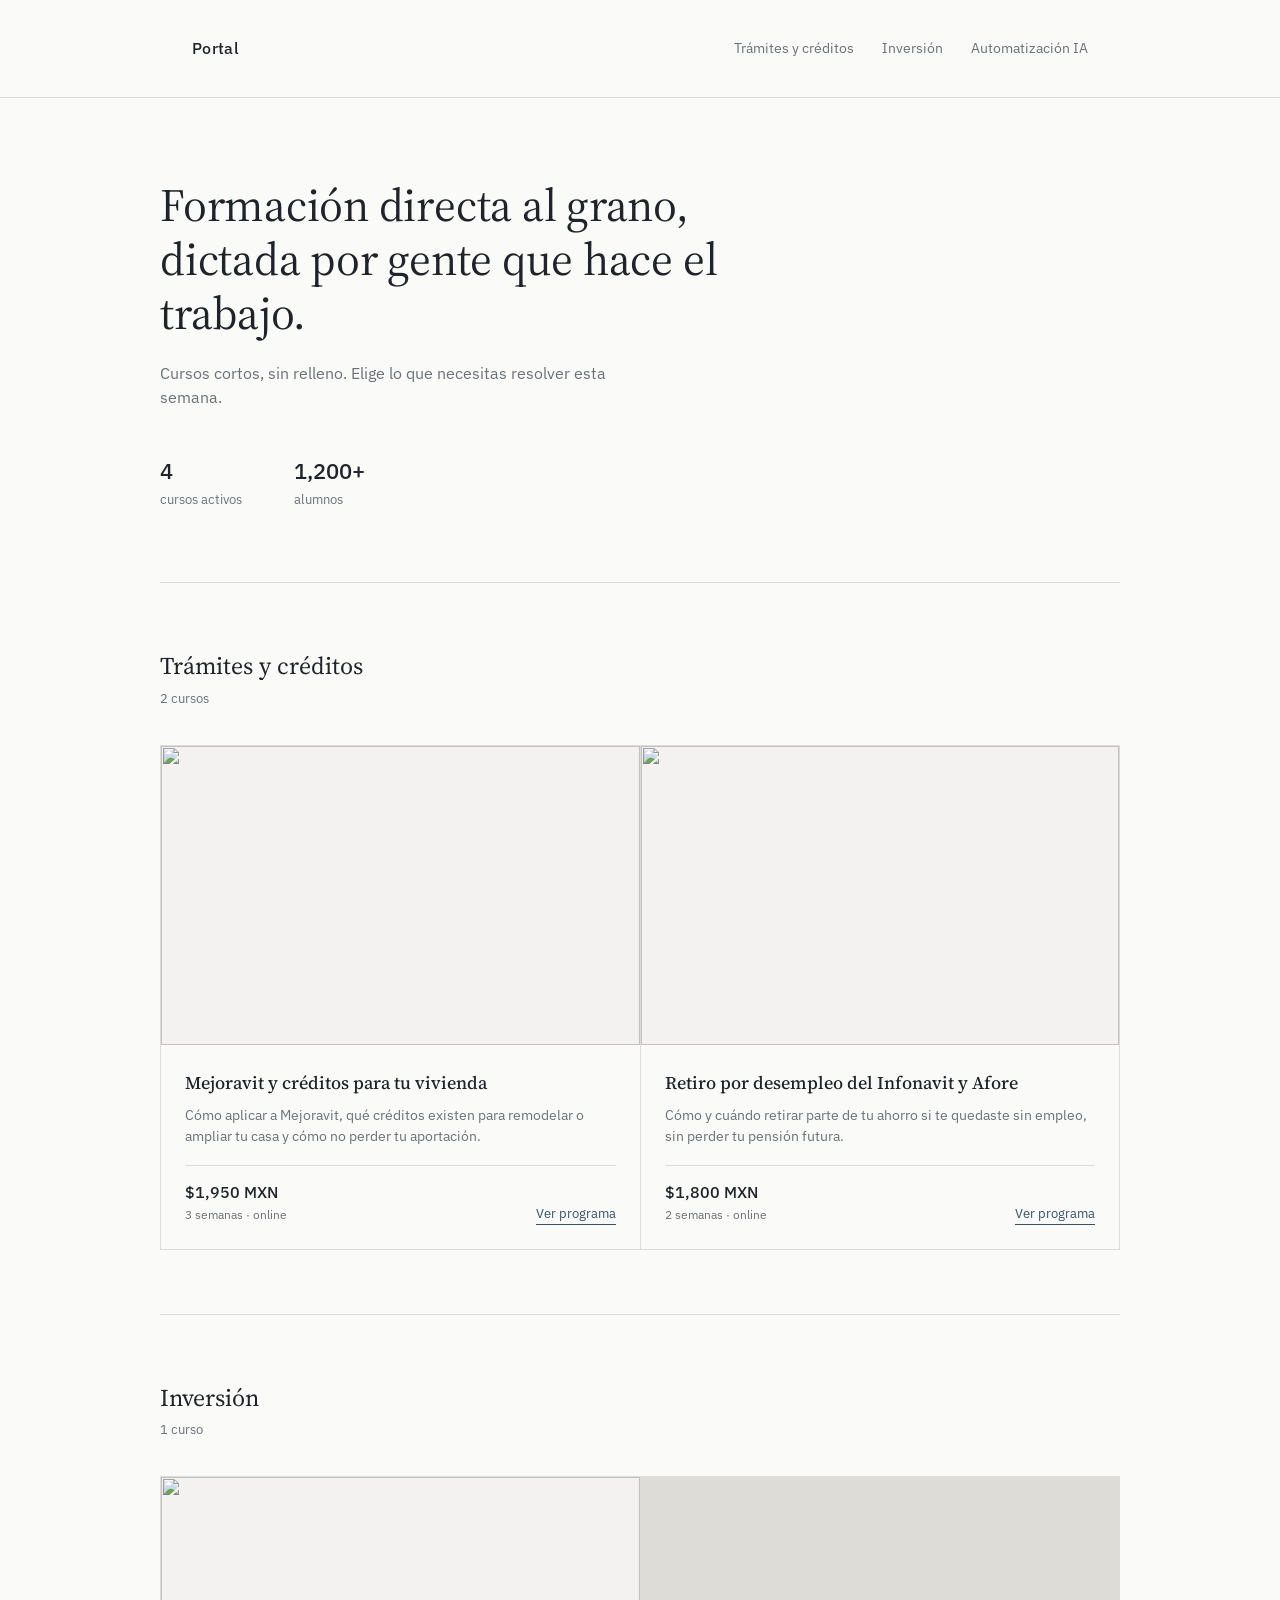
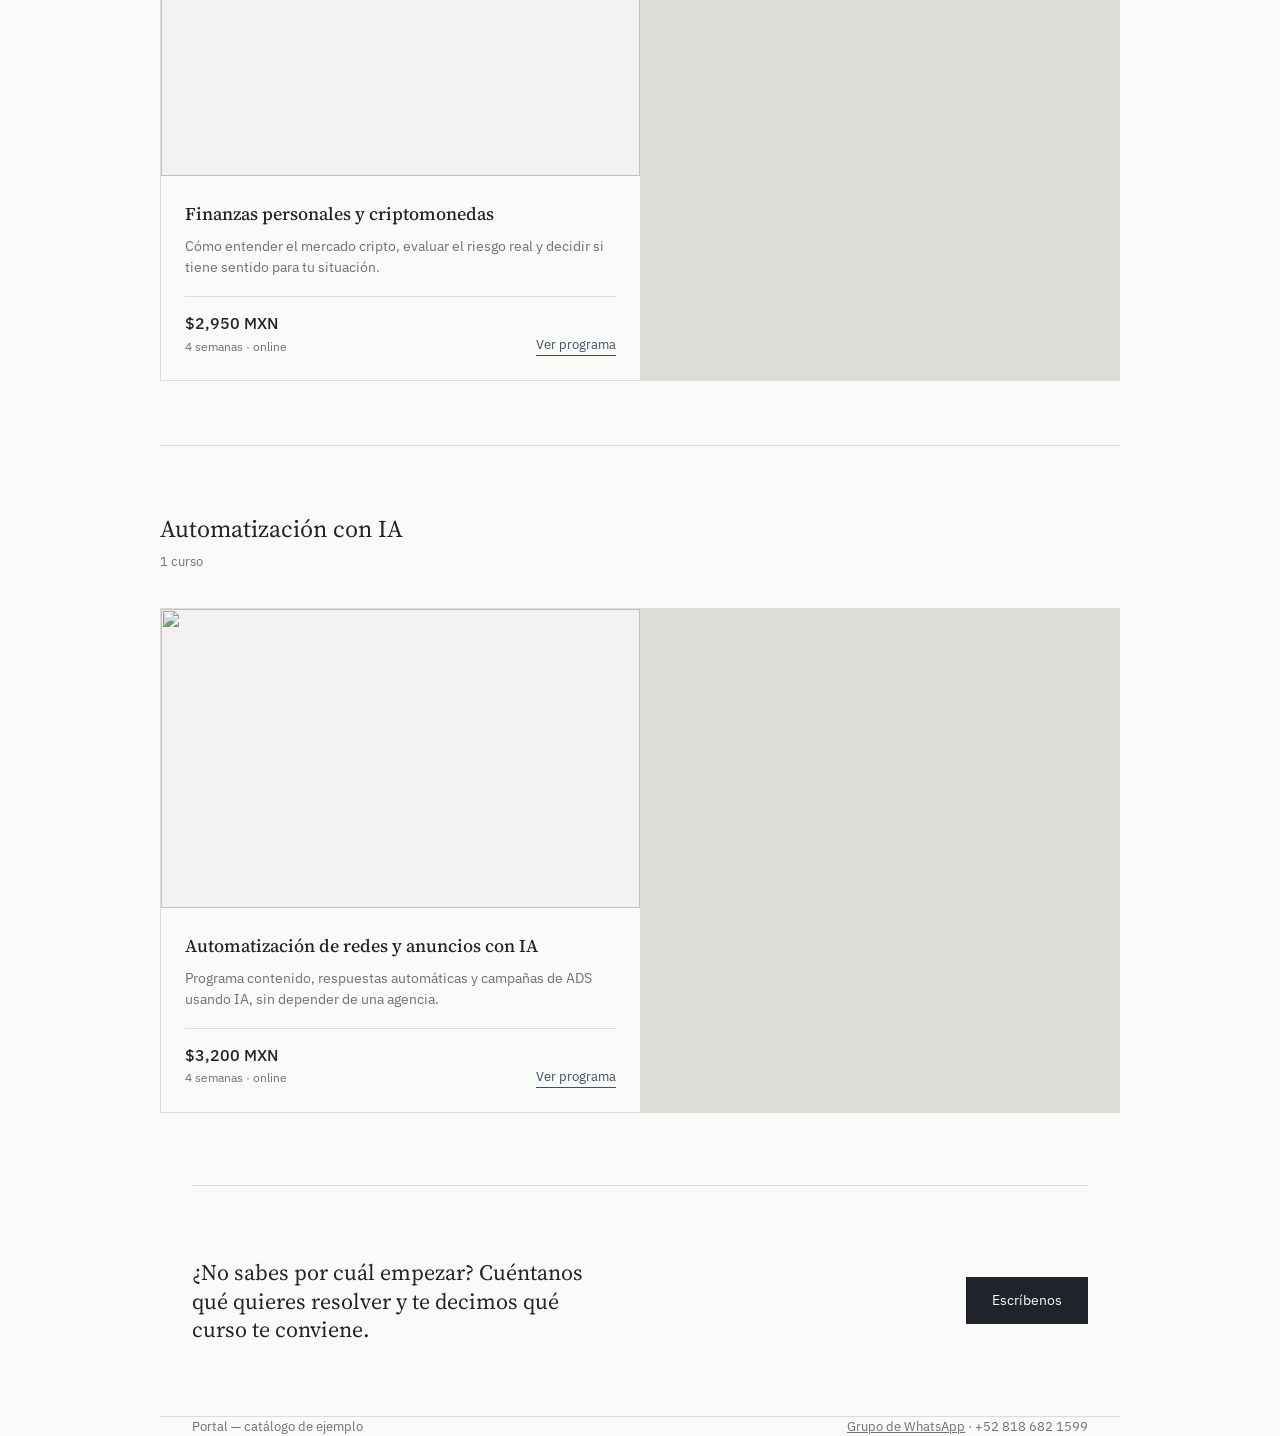
==== index.html @ c718700e "primera versión del sitio" ====
<!DOCTYPE html>
<html lang="es">
<head>
<meta charset="UTF-8">
<meta name="viewport" content="width=device-width, initial-scale=1.0, viewport-fit=cover">
<title>Portal — Catálogo de Cursos</title>
<link rel="preconnect" href="https://fonts.googleapis.com">
<link href="https://fonts.googleapis.com/css2?family=Source+Serif+4:opsz,wght@8..60,400;8..60,500;8..60,600&family=IBM+Plex+Sans:wght@400;500&display=swap" rel="stylesheet">
<link rel="stylesheet" href="style.css">
</head>
<body>

<header>
  <div class="wrap brandline">
    <div class="brand">Portal</div>
    <nav>
      <a href="#tramites">Trámites y créditos</a>
      <a href="#inversion">Inversión</a>
      <a href="#automatizacion">Automatización IA</a>
    </nav>
  </div>
</header>

<section class="hero wrap">
  <h1>Formación directa al grano, dictada por gente que hace el trabajo.</h1>
  <p class="hero-sub">Cursos cortos, sin relleno. Elige lo que necesitas resolver esta semana.</p>
  <div class="hero-meta">
    <div><strong>4</strong>cursos activos</div>
    <div><strong>1,200+</strong>alumnos</div>
  </div>
</section>

<section class="category wrap" id="tramites">
  <div class="cat-head">
    <div class="cat-title">Trámites y créditos</div>
    <div class="cat-count">2 cursos</div>
  </div>
  <div class="grid">

    <a class="card-link" href="cursos/01-mejoravit-creditos.html">
      <div class="card reveal">
        <div class="card-img"><img src="https://picsum.photos/id/164/700/440" alt=""></div>
        <div class="card-body">
          <div class="card-title">Mejoravit y créditos para tu vivienda</div>
          <p class="card-desc">Cómo aplicar a Mejoravit, qué créditos existen para remodelar o ampliar tu casa y cómo no perder tu aportación.</p>
          <div class="card-foot">
            <div><div class="price">$1,950 MXN</div><div class="duration">3 semanas · online</div></div>
            <span class="btn">Ver programa</span>
          </div>
        </div>
      </div>
    </a>

    <a class="card-link" href="cursos/02-retiro-desempleo.html">
      <div class="card reveal">
        <div class="card-img"><img src="https://picsum.photos/id/1071/700/440" alt=""></div>
        <div class="card-body">
          <div class="card-title">Retiro por desempleo del Infonavit y Afore</div>
          <p class="card-desc">Cómo y cuándo retirar parte de tu ahorro si te quedaste sin empleo, sin perder tu pensión futura.</p>
          <div class="card-foot">
            <div><div class="price">$1,800 MXN</div><div class="duration">2 semanas · online</div></div>
            <span class="btn">Ver programa</span>
          </div>
        </div>
      </div>
    </a>

  </div>
</section>

<section class="category wrap" id="inversion">
  <div class="cat-head">
    <div class="cat-title">Inversión</div>
    <div class="cat-count">1 curso</div>
  </div>
  <div class="grid">

    <a class="card-link" href="cursos/03-finanzas-criptomonedas.html">
      <div class="card reveal">
        <div class="card-img"><img src="https://picsum.photos/id/48/700/440" alt=""></div>
        <div class="card-body">
          <div class="card-title">Finanzas personales y criptomonedas</div>
          <p class="card-desc">Cómo entender el mercado cripto, evaluar el riesgo real y decidir si tiene sentido para tu situación.</p>
          <div class="card-foot">
            <div><div class="price">$2,950 MXN</div><div class="duration">4 semanas · online</div></div>
            <span class="btn">Ver programa</span>
          </div>
        </div>
      </div>
    </a>

  </div>
</section>

<section class="category wrap" id="automatizacion">
  <div class="cat-head">
    <div class="cat-title">Automatización con IA</div>
    <div class="cat-count">1 curso</div>
  </div>
  <div class="grid">

    <a class="card-link" href="cursos/04-automatizacion-redes-ads-ia.html">
      <div class="card reveal">
        <div class="card-img"><img src="https://picsum.photos/id/0/700/440" alt=""></div>
        <div class="card-body">
          <div class="card-title">Automatización de redes y anuncios con IA</div>
          <p class="card-desc">Programa contenido, respuestas automáticas y campañas de ADS usando IA, sin depender de una agencia.</p>
          <div class="card-foot">
            <div><div class="price">$3,200 MXN</div><div class="duration">4 semanas · online</div></div>
            <span class="btn">Ver programa</span>
          </div>
        </div>
      </div>
    </a>

  </div>
</section>

<section class="wrap">
  <div class="cta reveal">
    <div class="cta-text">¿No sabes por cuál empezar? Cuéntanos qué quieres resolver y te decimos qué curso te conviene.</div>
    <a class="btn-primary" href="https://wa.me/528186821599?text=Hola%20Jennyfer%2C%20no%20s%C3%A9%20cu%C3%A1l%20curso%20me%20conviene" target="_blank" rel="noopener">Escríbenos</a>
  </div>
</section>

<footer class="wrap">
  <div>Portal — catálogo de ejemplo</div>
  <div><a href="https://chat.whatsapp.com/GaOKJKjIUR4LKkGJ25eEUl?s=cl&amp;p=i&amp;mlu=4&amp;ilr=4" target="_blank" rel="noopener">Grupo de WhatsApp</a> · +52 818 682 1599</div>
</footer>

<script>
if (!window.matchMedia('(prefers-reduced-motion: reduce)').matches) {
  var els = document.querySelectorAll('.reveal');
  var io = new IntersectionObserver(function(entries){
    entries.forEach(function(e){
      if (e.isIntersecting) { e.target.classList.add('is-visible'); io.unobserve(e.target); }
    });
  }, {threshold:0.12});
  els.forEach(function(el){ io.observe(el); });
} else {
  document.querySelectorAll('.reveal').forEach(function(el){ el.classList.add('is-visible'); });
}
document.addEventListener('contextmenu', function(e){ e.preventDefault(); });
</script>

</body>
</html>
---- style.css ----
:root{
  --bg:#FAFAF8;
  --ink:#20242A;
  --ink-soft:#6B7178;
  --accent:#37506B;
  --line:#DDDCD6;
  --panel:#F1F0EC;
}
*{box-sizing:border-box;margin:0;padding:0;}
html{scroll-behavior:smooth;}
body{
  background:var(--bg);
  color:var(--ink);
  font-family:'IBM Plex Sans',sans-serif;
  line-height:1.55;
  -webkit-font-smoothing:antialiased;
}
a{color:inherit;}
img{display:block;width:100%;height:100%;object-fit:cover;}
.wrap{max-width:960px;margin:0 auto;padding:0 32px;}

header{padding:36px 0;border-bottom:1px solid var(--line);}
.brandline{display:flex;justify-content:space-between;align-items:center;flex-wrap:wrap;gap:14px;}
.brand{font-size:16px;font-weight:500;letter-spacing:0.02em;text-decoration:none;}
nav{display:flex;gap:28px;font-size:14px;color:var(--ink-soft);}
nav a{text-decoration:none;transition:color .15s ease;}
nav a:hover{color:var(--ink);}

.hero{padding:80px 0 72px;}
h1{
  font-family:'Source Serif 4',serif;
  font-weight:400;
  font-size:clamp(32px,4.6vw,46px);
  line-height:1.18;
  max-width:640px;
  letter-spacing:-0.005em;
}
.hero-sub{margin-top:20px;max-width:480px;font-size:16px;color:var(--ink-soft);}
.hero-meta{margin-top:44px;display:flex;gap:52px;flex-wrap:wrap;}
.hero-meta div{font-size:13px;color:var(--ink-soft);}
.hero-meta strong{display:block;font-size:22px;font-weight:500;color:var(--ink);margin-bottom:2px;}

.category{padding:64px 0;border-top:1px solid var(--line);}
.cat-head{margin-bottom:36px;}
.cat-title{font-family:'Source Serif 4',serif;font-weight:400;font-size:24px;}
.cat-count{font-size:13px;color:var(--ink-soft);margin-top:4px;}

.grid{display:grid;grid-template-columns:repeat(2,1fr);gap:1px;background:var(--line);border:1px solid var(--line);}
.card{background:var(--bg);display:flex;flex-direction:column;}
.card-img{aspect-ratio:16/10;background:var(--panel);overflow:hidden;filter:grayscale(35%) contrast(1.02);}
.card-body{padding:24px;flex:1;display:flex;flex-direction:column;}
.card-title{font-family:'Source Serif 4',serif;font-size:18px;font-weight:500;margin-bottom:8px;}
.card-desc{font-size:13.5px;color:var(--ink-soft);flex:1;margin-bottom:18px;}
.card-foot{display:flex;justify-content:space-between;align-items:flex-end;border-top:1px solid var(--line);padding-top:14px;}
.price{font-size:16px;font-weight:500;}
.duration{font-size:12px;color:var(--ink-soft);margin-top:2px;}
.btn{font-size:12.5px;color:var(--accent);text-decoration:none;border-bottom:1px solid var(--accent);padding-bottom:1px;}
a.card-link{text-decoration:none;}

.cta{margin-top:8px;padding:72px 0;border-top:1px solid var(--line);display:flex;justify-content:space-between;align-items:center;flex-wrap:wrap;gap:24px;}
.cta-text{font-family:'Source Serif 4',serif;font-size:22px;max-width:420px;line-height:1.3;}
.btn-primary{display:inline-block;background:var(--ink);color:var(--bg);text-decoration:none;padding:13px 26px;font-size:13.5px;}

footer{padding:28px 0 44px;font-size:12.5px;color:var(--ink-soft);display:flex;justify-content:space-between;flex-wrap:wrap;gap:10px;border-top:1px solid var(--line);}

/* ---- course detail page ---- */
.breadcrumb{font-size:13px;color:var(--ink-soft);padding:28px 0 0;}
.breadcrumb a{text-decoration:none;color:var(--ink-soft);}
.breadcrumb a:hover{color:var(--ink);}

.course-hero{padding:32px 0 48px;display:grid;grid-template-columns:1.1fr 0.9fr;gap:48px;align-items:center;}
.course-hero-img{aspect-ratio:4/3;overflow:hidden;filter:grayscale(30%) contrast(1.02);}
.course-eyebrow{font-size:13px;color:var(--accent);margin-bottom:14px;}
.course-hero h1{font-size:clamp(28px,3.6vw,38px);max-width:none;}
.course-hero-sub{margin-top:16px;font-size:15.5px;color:var(--ink-soft);}

.course-facts{display:flex;gap:40px;flex-wrap:wrap;margin-top:32px;padding-top:24px;border-top:1px solid var(--line);}
.course-facts div{font-size:13px;color:var(--ink-soft);}
.course-facts strong{display:block;font-size:17px;font-weight:500;color:var(--ink);margin-bottom:2px;}

.detail-body{padding:56px 0;border-top:1px solid var(--line);display:grid;grid-template-columns:1.4fr 1fr;gap:64px;}
.detail-main h2{font-family:'Source Serif 4',serif;font-weight:500;font-size:20px;margin-bottom:18px;}
.detail-main section{margin-bottom:44px;}
.detail-main p{font-size:14.5px;color:var(--ink-soft);margin-bottom:14px;}

.module{border-top:1px solid var(--line);padding:16px 0;}
.module:last-child{border-bottom:1px solid var(--line);}
.module-num{font-size:12px;color:var(--accent);margin-bottom:4px;}
.module-title{font-size:14.5px;font-weight:500;}

.req-list{list-style:none;}
.req-list li{font-size:14px;color:var(--ink-soft);padding:10px 0;border-top:1px solid var(--line);}
.req-list li:last-child{border-bottom:1px solid var(--line);}

.side-panel{background:var(--panel);padding:28px;height:fit-content;position:sticky;top:24px;}
.side-price{font-family:'Source Serif 4',serif;font-size:28px;margin-bottom:4px;}
.side-duration{font-size:13px;color:var(--ink-soft);margin-bottom:22px;}
.side-panel .btn-primary{display:block;text-align:center;width:100%;margin-bottom:14px;}
.instructor{margin-top:22px;padding-top:22px;border-top:1px solid var(--line);}
.instructor-label{font-size:12px;color:var(--ink-soft);margin-bottom:10px;}
.instructor-row{display:flex;gap:12px;align-items:center;}
.instructor-photo{width:44px;height:44px;border-radius:50%;overflow:hidden;flex:none;filter:grayscale(30%);}
.instructor-name{font-size:14px;font-weight:500;}
.instructor-role{font-size:12.5px;color:var(--ink-soft);}

@media (max-width:760px){
  .course-hero{grid-template-columns:1fr;gap:24px;}
  .detail-body{grid-template-columns:1fr;gap:40px;}
  .side-panel{position:static;}
}
@media (max-width:640px){
  .grid{grid-template-columns:1fr;}
  nav{gap:18px;font-size:13px;}
  .cta{flex-direction:column;align-items:flex-start;}
}
@media (max-width:420px){
  .wrap{padding:0 20px;}
  h1{font-size:28px;}
  .hero{padding:52px 0 44px;}
  .hero-meta{gap:28px;}
  .course-facts{gap:24px;}
  .cat-title{font-size:20px;}
}

/* ---- deterrente parcial de copia (no bloquea capturas de pantalla) ---- */
body{
  -webkit-user-select:none;
  -moz-user-select:none;
  user-select:none;
  -webkit-touch-callout:none;
}
input, textarea{-webkit-user-select:text;user-select:text;}
img{-webkit-user-drag:none;user-drag:none;pointer-events:none;}
.card-img img, .course-hero-img img, .instructor-photo img{pointer-events:none;}

/* ---- animaciones de entrada ---- */
.reveal{opacity:0;transform:translateY(18px);transition:opacity .6s ease, transform .6s ease;}
.reveal.is-visible{opacity:1;transform:translateY(0);}
.btn-primary, .btn{transition:transform .15s ease, opacity .15s ease;}
.btn-primary:active{transform:scale(0.97);}
.card{transition:transform .25s ease;}
.card:hover{transform:translateY(-3px);}

@media (prefers-reduced-motion:reduce){
  html{scroll-behavior:auto;}
  *{transition:none !important;}
  .reveal{opacity:1;transform:none;}
}
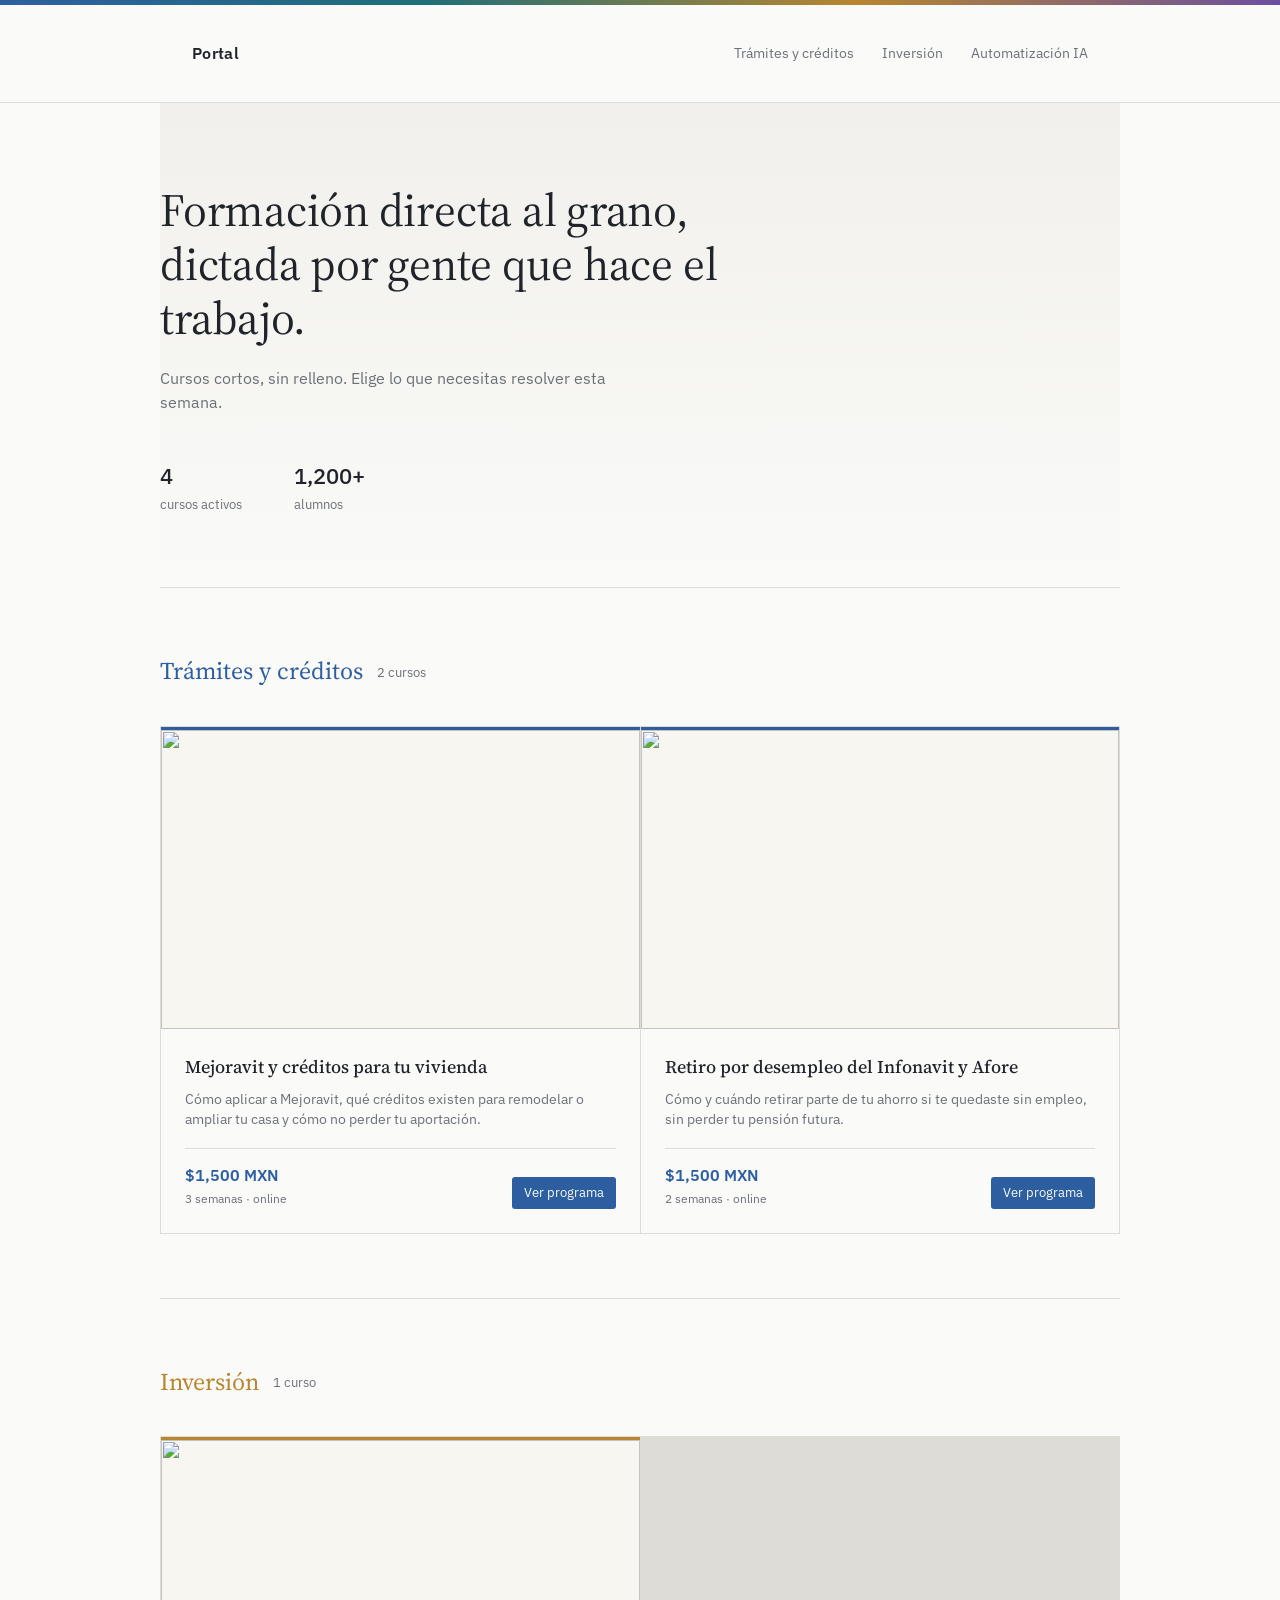
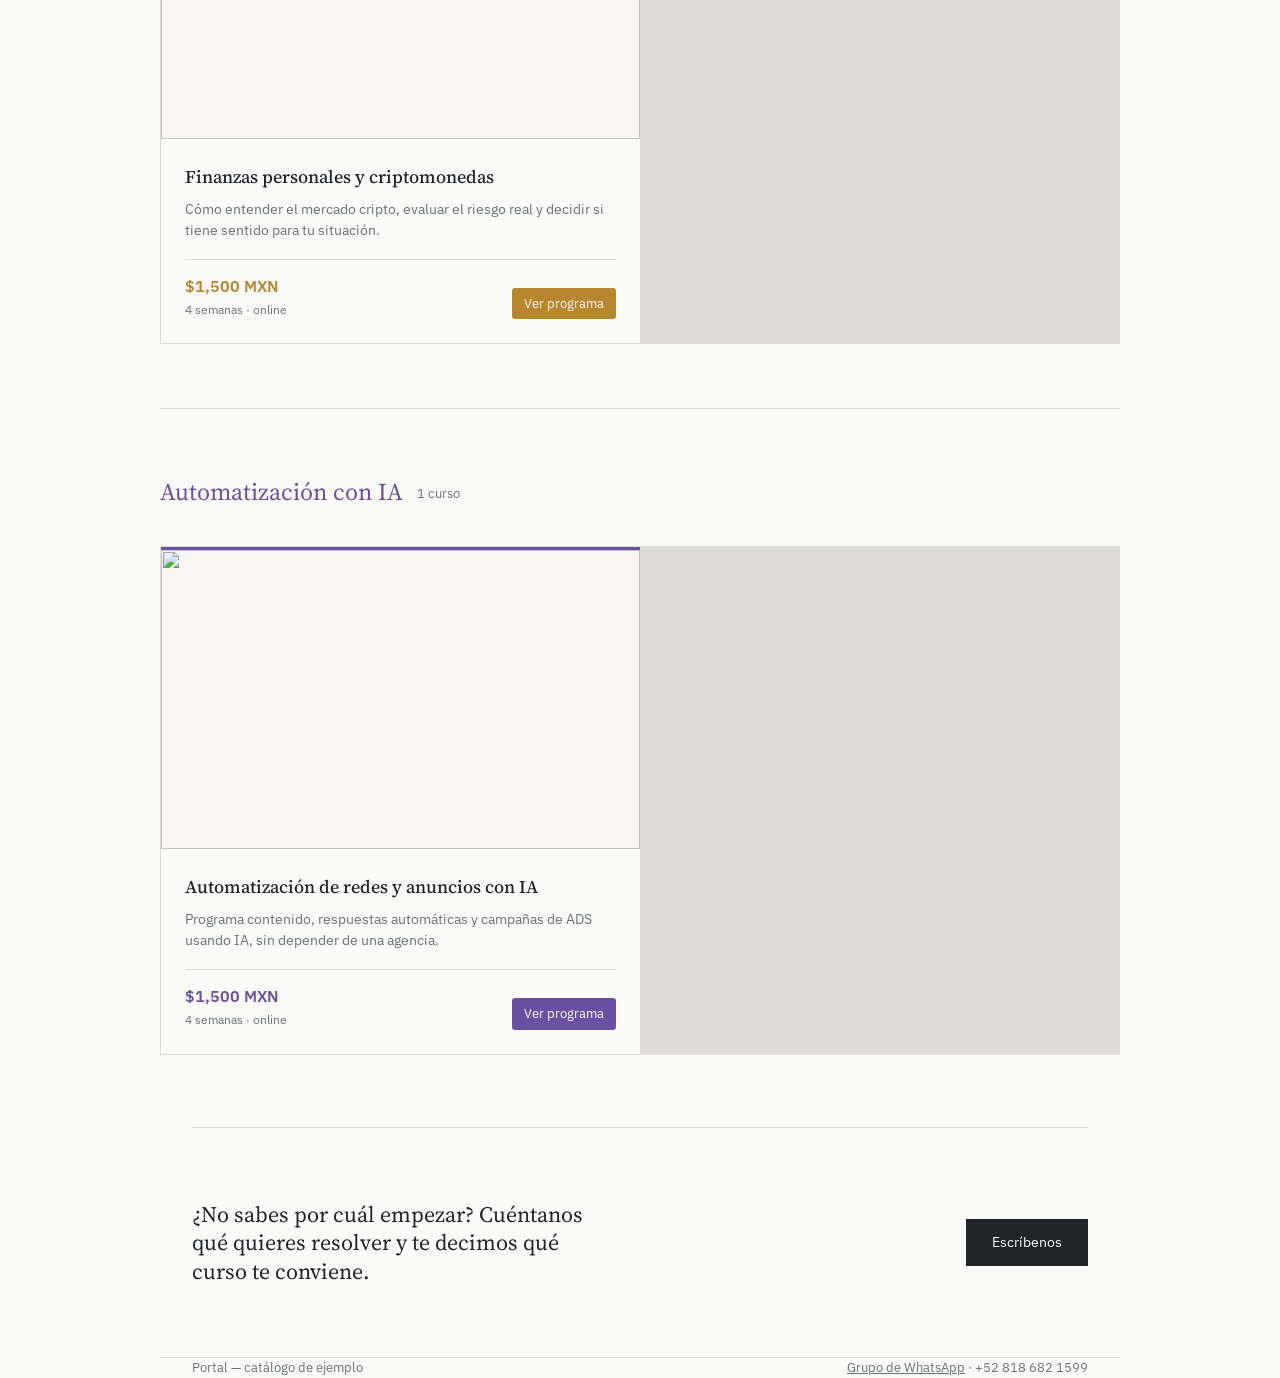
==== commit 06437a3b: "más color y contenido en los cursos" ====
--- a/index.html
+++ b/index.html
@@ -9,6 +9,7 @@
 <link rel="stylesheet" href="style.css">
 </head>
 <body>
+<div class="topbar"></div>
 
 <header>
   <div class="wrap brandline">
@@ -30,7 +31,7 @@
   </div>
 </section>
 
-<section class="category wrap" id="tramites">
+<section class="category wrap" id="tramites" style="--accent:#2D5FA0;--accent-soft:#DCE6F5;">
   <div class="cat-head">
     <div class="cat-title">Trámites y créditos</div>
     <div class="cat-count">2 cursos</div>
@@ -44,7 +45,7 @@
           <div class="card-title">Mejoravit y créditos para tu vivienda</div>
           <p class="card-desc">Cómo aplicar a Mejoravit, qué créditos existen para remodelar o ampliar tu casa y cómo no perder tu aportación.</p>
           <div class="card-foot">
-            <div><div class="price">$1,950 MXN</div><div class="duration">3 semanas · online</div></div>
+            <div><div class="price">$1,500 MXN</div><div class="duration">3 semanas · online</div></div>
             <span class="btn">Ver programa</span>
           </div>
         </div>
@@ -58,7 +59,7 @@
           <div class="card-title">Retiro por desempleo del Infonavit y Afore</div>
           <p class="card-desc">Cómo y cuándo retirar parte de tu ahorro si te quedaste sin empleo, sin perder tu pensión futura.</p>
           <div class="card-foot">
-            <div><div class="price">$1,800 MXN</div><div class="duration">2 semanas · online</div></div>
+            <div><div class="price">$1,500 MXN</div><div class="duration">2 semanas · online</div></div>
             <span class="btn">Ver programa</span>
           </div>
         </div>
@@ -68,7 +69,7 @@
   </div>
 </section>
 
-<section class="category wrap" id="inversion">
+<section class="category wrap" id="inversion" style="--accent:#B8862E;--accent-soft:#F3E6C8;">
   <div class="cat-head">
     <div class="cat-title">Inversión</div>
     <div class="cat-count">1 curso</div>
@@ -82,7 +83,7 @@
           <div class="card-title">Finanzas personales y criptomonedas</div>
           <p class="card-desc">Cómo entender el mercado cripto, evaluar el riesgo real y decidir si tiene sentido para tu situación.</p>
           <div class="card-foot">
-            <div><div class="price">$2,950 MXN</div><div class="duration">4 semanas · online</div></div>
+            <div><div class="price">$1,500 MXN</div><div class="duration">4 semanas · online</div></div>
             <span class="btn">Ver programa</span>
           </div>
         </div>
@@ -92,7 +93,7 @@
   </div>
 </section>
 
-<section class="category wrap" id="automatizacion">
+<section class="category wrap" id="automatizacion" style="--accent:#6B4FA0;--accent-soft:#E7DFF5;">
   <div class="cat-head">
     <div class="cat-title">Automatización con IA</div>
     <div class="cat-count">1 curso</div>
@@ -106,7 +107,7 @@
           <div class="card-title">Automatización de redes y anuncios con IA</div>
           <p class="card-desc">Programa contenido, respuestas automáticas y campañas de ADS usando IA, sin depender de una agencia.</p>
           <div class="card-foot">
-            <div><div class="price">$3,200 MXN</div><div class="duration">4 semanas · online</div></div>
+            <div><div class="price">$1,500 MXN</div><div class="duration">4 semanas · online</div></div>
             <span class="btn">Ver programa</span>
           </div>
         </div>
--- a/style.css
+++ b/style.css
@@ -20,13 +20,14 @@
 .wrap{max-width:960px;margin:0 auto;padding:0 32px;}
 
 header{padding:36px 0;border-bottom:1px solid var(--line);}
+.topbar{height:5px;background:linear-gradient(90deg,#2D5FA0,#1F6F78,#B8862E,#6B4FA0);}
 .brandline{display:flex;justify-content:space-between;align-items:center;flex-wrap:wrap;gap:14px;}
-.brand{font-size:16px;font-weight:500;letter-spacing:0.02em;text-decoration:none;}
+.brand{font-size:16px;font-weight:600;letter-spacing:0.02em;text-decoration:none;}
 nav{display:flex;gap:28px;font-size:14px;color:var(--ink-soft);}
 nav a{text-decoration:none;transition:color .15s ease;}
 nav a:hover{color:var(--ink);}
 
-.hero{padding:80px 0 72px;}
+.hero{padding:80px 0 72px;background:linear-gradient(180deg,var(--panel) 0%, var(--bg) 100%);}
 h1{
   font-family:'Source Serif 4',serif;
   font-weight:400;
@@ -41,20 +42,21 @@
 .hero-meta strong{display:block;font-size:22px;font-weight:500;color:var(--ink);margin-bottom:2px;}
 
 .category{padding:64px 0;border-top:1px solid var(--line);}
-.cat-head{margin-bottom:36px;}
-.cat-title{font-family:'Source Serif 4',serif;font-weight:400;font-size:24px;}
+.cat-head{margin-bottom:36px;display:flex;align-items:center;gap:14px;}
+.cat-dot{width:10px;height:10px;border-radius:50%;background:var(--accent);flex:none;}
+.cat-title{font-family:'Source Serif 4',serif;font-weight:400;font-size:24px;color:var(--accent);}
 .cat-count{font-size:13px;color:var(--ink-soft);margin-top:4px;}
 
 .grid{display:grid;grid-template-columns:repeat(2,1fr);gap:1px;background:var(--line);border:1px solid var(--line);}
-.card{background:var(--bg);display:flex;flex-direction:column;}
-.card-img{aspect-ratio:16/10;background:var(--panel);overflow:hidden;filter:grayscale(35%) contrast(1.02);}
+.card{background:var(--bg);display:flex;flex-direction:column;border-top:3px solid var(--accent);}
+.card-img{aspect-ratio:16/10;background:var(--panel);overflow:hidden;filter:grayscale(8%) saturate(1.15) contrast(1.05);}
 .card-body{padding:24px;flex:1;display:flex;flex-direction:column;}
 .card-title{font-family:'Source Serif 4',serif;font-size:18px;font-weight:500;margin-bottom:8px;}
 .card-desc{font-size:13.5px;color:var(--ink-soft);flex:1;margin-bottom:18px;}
 .card-foot{display:flex;justify-content:space-between;align-items:flex-end;border-top:1px solid var(--line);padding-top:14px;}
-.price{font-size:16px;font-weight:500;}
+.price{font-size:16px;font-weight:600;color:var(--accent);}
 .duration{font-size:12px;color:var(--ink-soft);margin-top:2px;}
-.btn{font-size:12.5px;color:var(--accent);text-decoration:none;border-bottom:1px solid var(--accent);padding-bottom:1px;}
+.btn{font-size:12.5px;color:var(--bg);text-decoration:none;background:var(--accent);padding:6px 12px;border-radius:3px;}
 a.card-link{text-decoration:none;}
 
 .cta{margin-top:8px;padding:72px 0;border-top:1px solid var(--line);display:flex;justify-content:space-between;align-items:center;flex-wrap:wrap;gap:24px;}
@@ -69,7 +71,7 @@
 .breadcrumb a:hover{color:var(--ink);}
 
 .course-hero{padding:32px 0 48px;display:grid;grid-template-columns:1.1fr 0.9fr;gap:48px;align-items:center;}
-.course-hero-img{aspect-ratio:4/3;overflow:hidden;filter:grayscale(30%) contrast(1.02);}
+.course-hero-img{aspect-ratio:4/3;overflow:hidden;filter:grayscale(8%) saturate(1.15) contrast(1.05);border-top:4px solid var(--accent);}
 .course-eyebrow{font-size:13px;color:var(--accent);margin-bottom:14px;}
 .course-hero h1{font-size:clamp(28px,3.6vw,38px);max-width:none;}
 .course-hero-sub{margin-top:16px;font-size:15.5px;color:var(--ink-soft);}
@@ -93,13 +95,13 @@
 .req-list li:last-child{border-bottom:1px solid var(--line);}
 
 .side-panel{background:var(--panel);padding:28px;height:fit-content;position:sticky;top:24px;}
-.side-price{font-family:'Source Serif 4',serif;font-size:28px;margin-bottom:4px;}
+.side-price{font-family:'Source Serif 4',serif;font-size:28px;margin-bottom:4px;color:var(--accent);}
 .side-duration{font-size:13px;color:var(--ink-soft);margin-bottom:22px;}
-.side-panel .btn-primary{display:block;text-align:center;width:100%;margin-bottom:14px;}
+.side-panel .btn-primary{display:block;text-align:center;width:100%;margin-bottom:14px;background:var(--accent);}
 .instructor{margin-top:22px;padding-top:22px;border-top:1px solid var(--line);}
 .instructor-label{font-size:12px;color:var(--ink-soft);margin-bottom:10px;}
 .instructor-row{display:flex;gap:12px;align-items:center;}
-.instructor-photo{width:44px;height:44px;border-radius:50%;overflow:hidden;flex:none;filter:grayscale(30%);}
+.instructor-photo{width:44px;height:44px;border-radius:50%;overflow:hidden;flex:none;filter:grayscale(10%);border:2px solid var(--accent);}
 .instructor-name{font-size:14px;font-weight:500;}
 .instructor-role{font-size:12.5px;color:var(--ink-soft);}
 
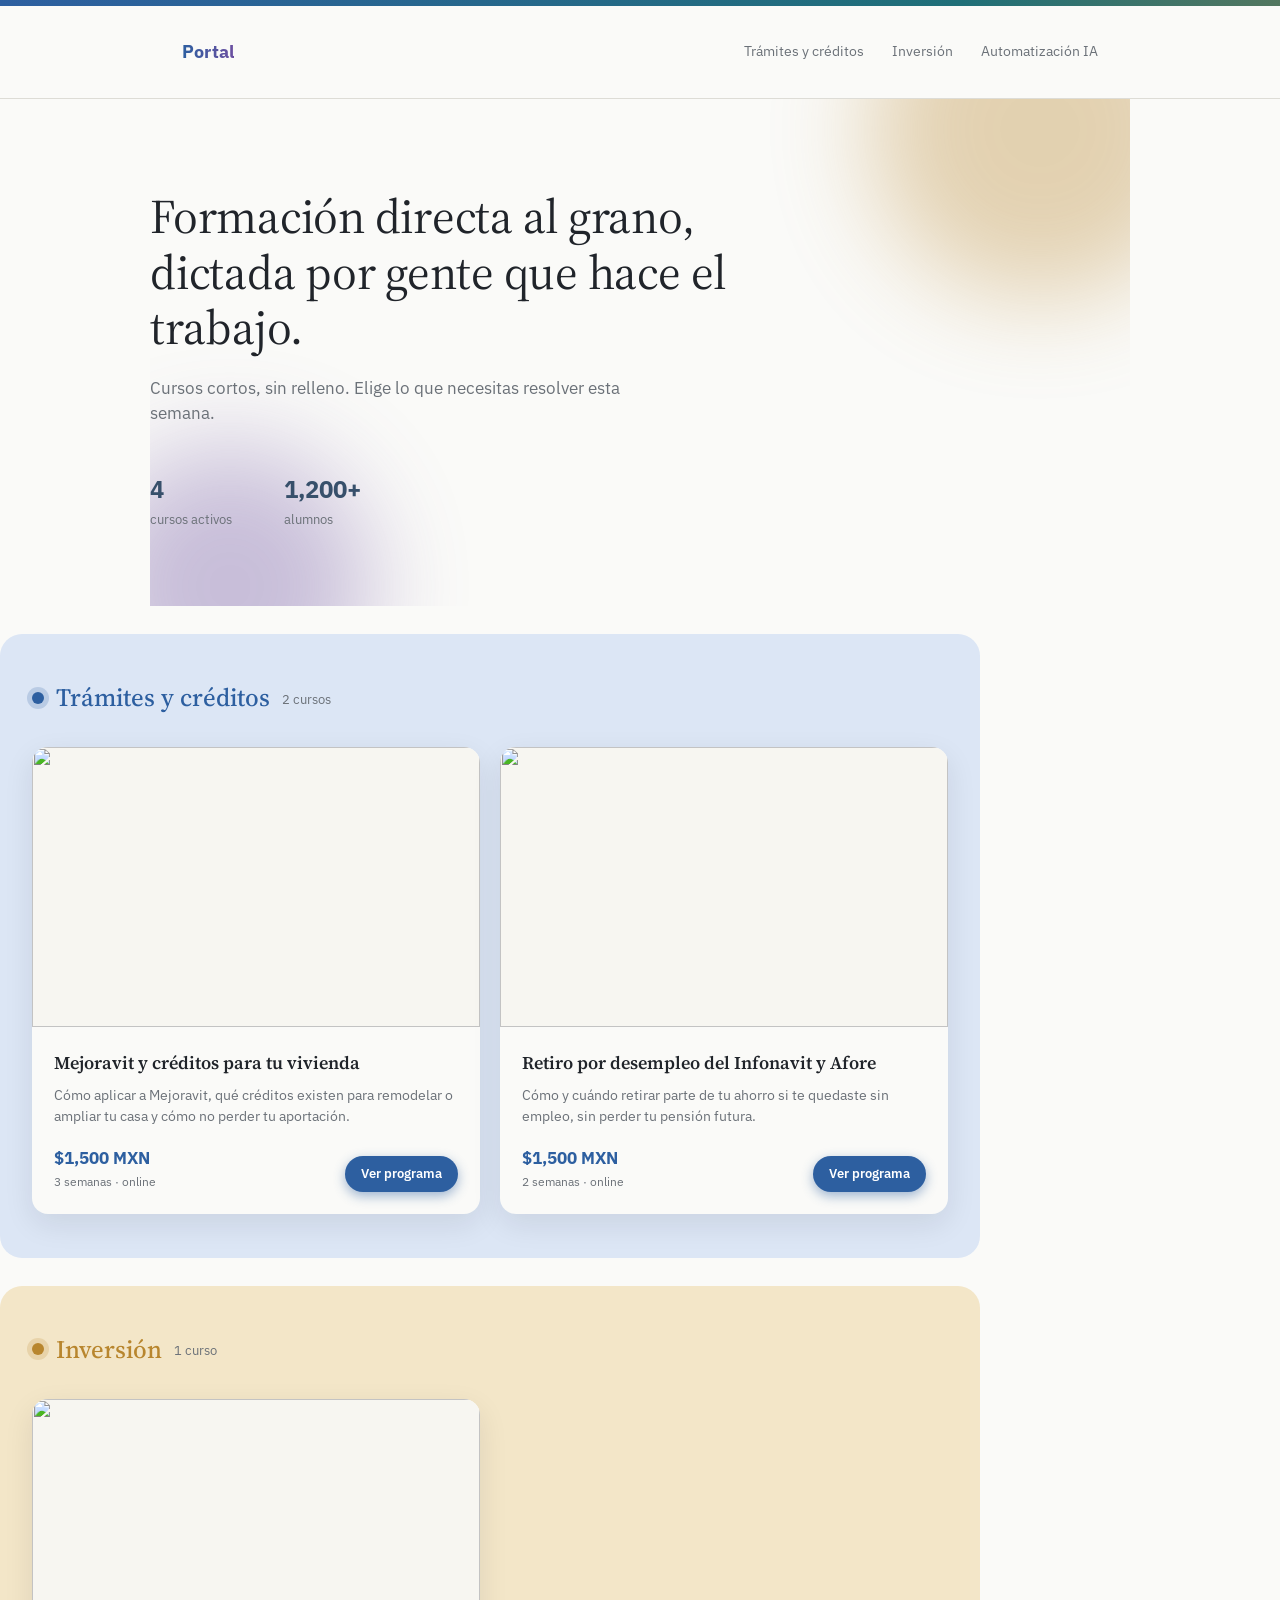
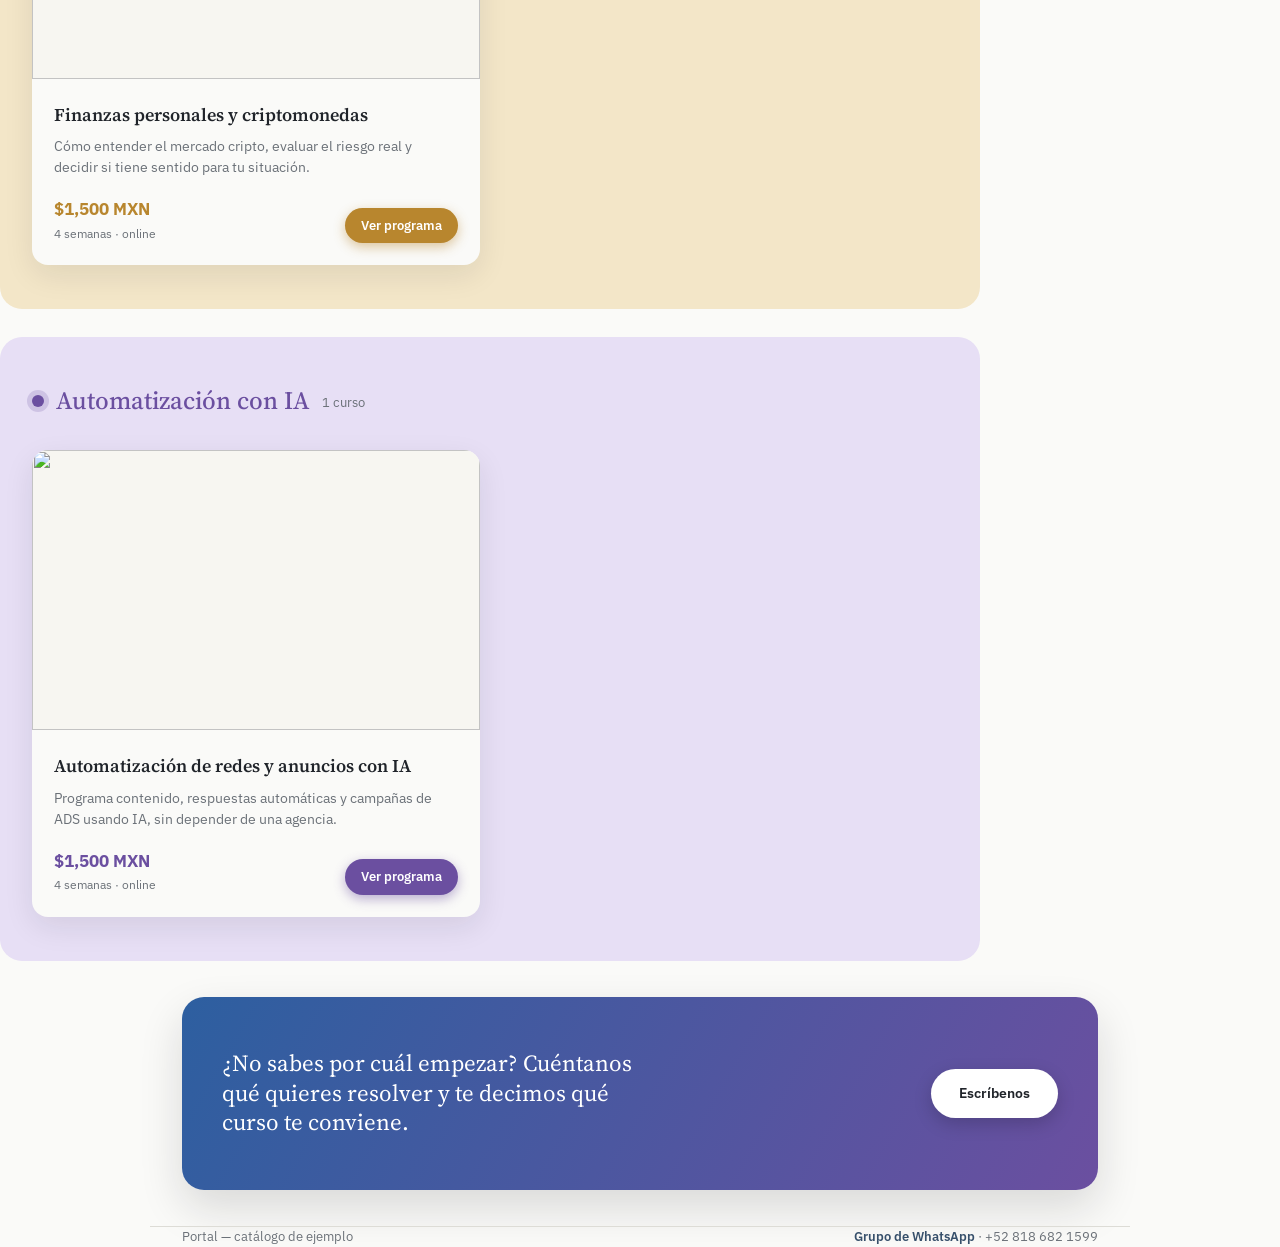
==== commit 9231fbcd: "nuevas actualizaciones" ====
--- a/index.html
+++ b/index.html
@@ -33,6 +33,7 @@
 
 <section class="category wrap" id="tramites" style="--accent:#2D5FA0;--accent-soft:#DCE6F5;">
   <div class="cat-head">
+    <span class="cat-dot"></span>
     <div class="cat-title">Trámites y créditos</div>
     <div class="cat-count">2 cursos</div>
   </div>
@@ -71,6 +72,7 @@
 
 <section class="category wrap" id="inversion" style="--accent:#B8862E;--accent-soft:#F3E6C8;">
   <div class="cat-head">
+    <span class="cat-dot"></span>
     <div class="cat-title">Inversión</div>
     <div class="cat-count">1 curso</div>
   </div>
@@ -95,6 +97,7 @@
 
 <section class="category wrap" id="automatizacion" style="--accent:#6B4FA0;--accent-soft:#E7DFF5;">
   <div class="cat-head">
+    <span class="cat-dot"></span>
     <div class="cat-title">Automatización con IA</div>
     <div class="cat-count">1 curso</div>
   </div>
--- a/style.css
+++ b/style.css
@@ -3,8 +3,13 @@
   --ink:#20242A;
   --ink-soft:#6B7178;
   --accent:#37506B;
+  --accent-soft:#E4EAF0;
   --line:#DDDCD6;
   --panel:#F1F0EC;
+  --radius:16px;
+  --radius-lg:22px;
+  --shadow:0 10px 30px rgba(20,20,30,0.09);
+  --shadow-lg:0 18px 44px rgba(20,20,30,0.14);
 }
 *{box-sizing:border-box;margin:0;padding:0;}
 html{scroll-behavior:smooth;}
@@ -14,96 +19,154 @@
   font-family:'IBM Plex Sans',sans-serif;
   line-height:1.55;
   -webkit-font-smoothing:antialiased;
+  overflow-x:hidden;
 }
 a{color:inherit;}
 img{display:block;width:100%;height:100%;object-fit:cover;}
-.wrap{max-width:960px;margin:0 auto;padding:0 32px;}
+.wrap{max-width:980px;margin:0 auto;padding:0 32px;position:relative;}
 
-header{padding:36px 0;border-bottom:1px solid var(--line);}
-.topbar{height:5px;background:linear-gradient(90deg,#2D5FA0,#1F6F78,#B8862E,#6B4FA0);}
+.topbar{height:6px;background:linear-gradient(90deg,#2D5FA0,#1F6F78,#B8862E,#6B4FA0,#2D5FA0);background-size:300% 100%;animation:flow 8s linear infinite;}
+@keyframes flow{0%{background-position:0% 0;}100%{background-position:300% 0;}}
+
+header{padding:32px 0;border-bottom:1px solid var(--line);}
 .brandline{display:flex;justify-content:space-between;align-items:center;flex-wrap:wrap;gap:14px;}
-.brand{font-size:16px;font-weight:600;letter-spacing:0.02em;text-decoration:none;}
+.brand{font-size:18px;font-weight:700;letter-spacing:0.01em;text-decoration:none;background:linear-gradient(90deg,#2D5FA0,#6B4FA0);-webkit-background-clip:text;background-clip:text;color:transparent;}
 nav{display:flex;gap:28px;font-size:14px;color:var(--ink-soft);}
-nav a{text-decoration:none;transition:color .15s ease;}
-nav a:hover{color:var(--ink);}
+nav a{text-decoration:none;transition:color .2s ease;}
+nav a:hover{color:var(--accent);}
 
-.hero{padding:80px 0 72px;background:linear-gradient(180deg,var(--panel) 0%, var(--bg) 100%);}
+/* ---- hero ---- */
+.hero{padding:90px 0 76px;position:relative;overflow:hidden;}
+.hero::before, .hero::after{
+  content:"";position:absolute;border-radius:50%;filter:blur(50px);opacity:0.35;z-index:0;
+  animation:drift 12s ease-in-out infinite alternate;
+}
+.hero::before{width:340px;height:340px;background:#B8862E;top:-140px;right:-80px;}
+.hero::after{width:280px;height:280px;background:#6B4FA0;bottom:-120px;left:-60px;animation-delay:2s;}
+@keyframes drift{from{transform:translate(0,0) scale(1);}to{transform:translate(20px,-16px) scale(1.08);}}
+.hero > *{position:relative;z-index:1;}
 h1{
   font-family:'Source Serif 4',serif;
   font-weight:400;
-  font-size:clamp(32px,4.6vw,46px);
-  line-height:1.18;
-  max-width:640px;
+  font-size:clamp(32px,4.6vw,48px);
+  line-height:1.16;
+  max-width:660px;
   letter-spacing:-0.005em;
 }
-.hero-sub{margin-top:20px;max-width:480px;font-size:16px;color:var(--ink-soft);}
+.hero-sub{margin-top:20px;max-width:480px;font-size:16.5px;color:var(--ink-soft);}
 .hero-meta{margin-top:44px;display:flex;gap:52px;flex-wrap:wrap;}
 .hero-meta div{font-size:13px;color:var(--ink-soft);}
-.hero-meta strong{display:block;font-size:22px;font-weight:500;color:var(--ink);margin-bottom:2px;}
+.hero-meta strong{display:block;font-size:24px;font-weight:700;color:var(--accent);margin-bottom:2px;}
 
-.category{padding:64px 0;border-top:1px solid var(--line);}
-.cat-head{margin-bottom:36px;display:flex;align-items:center;gap:14px;}
-.cat-dot{width:10px;height:10px;border-radius:50%;background:var(--accent);flex:none;}
-.cat-title{font-family:'Source Serif 4',serif;font-weight:400;font-size:24px;color:var(--accent);}
+/* ---- categorías con color de fondo ---- */
+.category{padding:44px 32px;margin:28px 0;border-radius:var(--radius-lg);background:var(--accent-soft);position:relative;overflow:hidden;}
+.cat-head{margin-bottom:30px;display:flex;align-items:center;gap:12px;}
+.cat-dot{width:12px;height:12px;border-radius:50%;background:var(--accent);flex:none;box-shadow:0 0 0 5px color-mix(in srgb, var(--accent) 20%, transparent);}
+.cat-title{font-family:'Source Serif 4',serif;font-weight:500;font-size:25px;color:var(--accent);}
 .cat-count{font-size:13px;color:var(--ink-soft);margin-top:4px;}
 
-.grid{display:grid;grid-template-columns:repeat(2,1fr);gap:1px;background:var(--line);border:1px solid var(--line);}
-.card{background:var(--bg);display:flex;flex-direction:column;border-top:3px solid var(--accent);}
-.card-img{aspect-ratio:16/10;background:var(--panel);overflow:hidden;filter:grayscale(8%) saturate(1.15) contrast(1.05);}
-.card-body{padding:24px;flex:1;display:flex;flex-direction:column;}
-.card-title{font-family:'Source Serif 4',serif;font-size:18px;font-weight:500;margin-bottom:8px;}
+.grid{display:grid;grid-template-columns:repeat(2,1fr);gap:20px;}
+.card{
+  background:var(--bg);
+  display:flex;flex-direction:column;
+  border-radius:var(--radius);
+  box-shadow:var(--shadow);
+  overflow:hidden;
+  transition:transform .3s cubic-bezier(.2,.8,.2,1), box-shadow .3s ease;
+}
+.card:hover{transform:translateY(-6px) scale(1.01);box-shadow:var(--shadow-lg);}
+.card-img{aspect-ratio:16/10;background:var(--panel);overflow:hidden;filter:saturate(1.2) contrast(1.05);}
+.card-img img{transition:transform .5s ease;}
+.card:hover .card-img img{transform:scale(1.08);}
+.card-body{padding:22px;flex:1;display:flex;flex-direction:column;}
+.card-title{font-family:'Source Serif 4',serif;font-size:18px;font-weight:600;margin-bottom:8px;}
 .card-desc{font-size:13.5px;color:var(--ink-soft);flex:1;margin-bottom:18px;}
-.card-foot{display:flex;justify-content:space-between;align-items:flex-end;border-top:1px solid var(--line);padding-top:14px;}
-.price{font-size:16px;font-weight:600;color:var(--accent);}
+.card-foot{display:flex;justify-content:space-between;align-items:flex-end;}
+.price{font-size:17px;font-weight:700;color:var(--accent);}
 .duration{font-size:12px;color:var(--ink-soft);margin-top:2px;}
-.btn{font-size:12.5px;color:var(--bg);text-decoration:none;background:var(--accent);padding:6px 12px;border-radius:3px;}
+.btn{
+  font-size:12.5px;font-weight:600;color:#fff;text-decoration:none;
+  background:var(--accent);padding:8px 16px;border-radius:999px;
+  box-shadow:0 4px 12px color-mix(in srgb, var(--accent) 45%, transparent);
+  transition:transform .2s ease, box-shadow .2s ease;
+}
+.card:hover .btn{transform:translateY(-2px);box-shadow:0 8px 18px color-mix(in srgb, var(--accent) 55%, transparent);}
 a.card-link{text-decoration:none;}
 
-.cta{margin-top:8px;padding:72px 0;border-top:1px solid var(--line);display:flex;justify-content:space-between;align-items:center;flex-wrap:wrap;gap:24px;}
-.cta-text{font-family:'Source Serif 4',serif;font-size:22px;max-width:420px;line-height:1.3;}
-.btn-primary{display:inline-block;background:var(--ink);color:var(--bg);text-decoration:none;padding:13px 26px;font-size:13.5px;}
+.cta{
+  margin:36px 0;padding:52px 40px;border-radius:var(--radius-lg);
+  background:linear-gradient(120deg,#2D5FA0,#6B4FA0);
+  color:#fff;
+  display:flex;justify-content:space-between;align-items:center;flex-wrap:wrap;gap:24px;
+  box-shadow:var(--shadow-lg);
+}
+.cta-text{font-family:'Source Serif 4',serif;font-size:23px;max-width:440px;line-height:1.3;}
+.btn-primary{
+  display:inline-block;background:#fff;color:var(--ink);
+  text-decoration:none;padding:14px 28px;font-size:14px;font-weight:600;
+  border-radius:999px;transition:transform .2s ease, box-shadow .2s ease;
+  box-shadow:0 6px 18px rgba(0,0,0,0.18);
+}
+.btn-primary:hover{transform:translateY(-2px) scale(1.02);}
+.btn-primary:active{transform:scale(0.97);}
 
-footer{padding:28px 0 44px;font-size:12.5px;color:var(--ink-soft);display:flex;justify-content:space-between;flex-wrap:wrap;gap:10px;border-top:1px solid var(--line);}
+footer{padding:32px 0 48px;font-size:12.5px;color:var(--ink-soft);display:flex;justify-content:space-between;flex-wrap:wrap;gap:10px;border-top:1px solid var(--line);}
+footer a{color:var(--accent);text-decoration:none;font-weight:600;}
 
 /* ---- course detail page ---- */
 .breadcrumb{font-size:13px;color:var(--ink-soft);padding:28px 0 0;}
 .breadcrumb a{text-decoration:none;color:var(--ink-soft);}
-.breadcrumb a:hover{color:var(--ink);}
+.breadcrumb a:hover{color:var(--accent);}
 
-.course-hero{padding:32px 0 48px;display:grid;grid-template-columns:1.1fr 0.9fr;gap:48px;align-items:center;}
-.course-hero-img{aspect-ratio:4/3;overflow:hidden;filter:grayscale(8%) saturate(1.15) contrast(1.05);border-top:4px solid var(--accent);}
-.course-eyebrow{font-size:13px;color:var(--accent);margin-bottom:14px;}
+.course-hero{padding:36px 0 52px;display:grid;grid-template-columns:1.1fr 0.9fr;gap:48px;align-items:center;}
+.course-hero-img{aspect-ratio:4/3;overflow:hidden;filter:saturate(1.2) contrast(1.05);border-radius:var(--radius-lg);box-shadow:var(--shadow-lg);}
+.course-eyebrow{
+  display:inline-block;font-size:12.5px;font-weight:700;color:#fff;
+  background:var(--accent);padding:5px 14px;border-radius:999px;margin-bottom:16px;
+}
 .course-hero h1{font-size:clamp(28px,3.6vw,38px);max-width:none;}
 .course-hero-sub{margin-top:16px;font-size:15.5px;color:var(--ink-soft);}
 
-.course-facts{display:flex;gap:40px;flex-wrap:wrap;margin-top:32px;padding-top:24px;border-top:1px solid var(--line);}
+.course-facts{display:flex;gap:36px;flex-wrap:wrap;margin-top:32px;padding-top:24px;border-top:1px solid var(--line);}
 .course-facts div{font-size:13px;color:var(--ink-soft);}
-.course-facts strong{display:block;font-size:17px;font-weight:500;color:var(--ink);margin-bottom:2px;}
+.course-facts strong{display:block;font-size:17px;font-weight:700;color:var(--accent);margin-bottom:2px;}
 
-.detail-body{padding:56px 0;border-top:1px solid var(--line);display:grid;grid-template-columns:1.4fr 1fr;gap:64px;}
-.detail-main h2{font-family:'Source Serif 4',serif;font-weight:500;font-size:20px;margin-bottom:18px;}
+.detail-body{padding:20px 0 56px;display:grid;grid-template-columns:1.4fr 1fr;gap:56px;}
+.detail-main h2{font-family:'Source Serif 4',serif;font-weight:600;font-size:20px;margin-bottom:18px;color:var(--accent);}
 .detail-main section{margin-bottom:44px;}
 .detail-main p{font-size:14.5px;color:var(--ink-soft);margin-bottom:14px;}
 
-.module{border-top:1px solid var(--line);padding:16px 0;}
-.module:last-child{border-bottom:1px solid var(--line);}
-.module-num{font-size:12px;color:var(--accent);margin-bottom:4px;}
+.module{background:var(--accent-soft);border-radius:12px;padding:16px 18px;margin-bottom:10px;transition:transform .2s ease;}
+.module:hover{transform:translateX(4px);}
+.module-num{font-size:12px;font-weight:700;color:var(--accent);margin-bottom:4px;}
 .module-title{font-size:14.5px;font-weight:500;}
 
 .req-list{list-style:none;}
-.req-list li{font-size:14px;color:var(--ink-soft);padding:10px 0;border-top:1px solid var(--line);}
-.req-list li:last-child{border-bottom:1px solid var(--line);}
+.req-list li{font-size:14px;color:var(--ink-soft);padding:12px 16px;border-radius:10px;margin-bottom:8px;background:var(--panel);}
 
-.side-panel{background:var(--panel);padding:28px;height:fit-content;position:sticky;top:24px;}
-.side-price{font-family:'Source Serif 4',serif;font-size:28px;margin-bottom:4px;color:var(--accent);}
+.side-panel{background:var(--accent-soft);border-radius:var(--radius-lg);padding:28px;height:fit-content;position:sticky;top:24px;box-shadow:var(--shadow);}
+.side-price{font-family:'Source Serif 4',serif;font-size:30px;margin-bottom:4px;color:var(--accent);font-weight:600;}
 .side-duration{font-size:13px;color:var(--ink-soft);margin-bottom:22px;}
-.side-panel .btn-primary{display:block;text-align:center;width:100%;margin-bottom:14px;background:var(--accent);}
-.instructor{margin-top:22px;padding-top:22px;border-top:1px solid var(--line);}
+.side-panel .btn-primary{display:block;text-align:center;width:100%;margin-bottom:14px;background:var(--accent);color:#fff;box-shadow:0 8px 20px color-mix(in srgb, var(--accent) 45%, transparent);}
+.instructor{margin-top:22px;padding-top:22px;border-top:1px solid rgba(0,0,0,0.08);}
 .instructor-label{font-size:12px;color:var(--ink-soft);margin-bottom:10px;}
 .instructor-row{display:flex;gap:12px;align-items:center;}
-.instructor-photo{width:44px;height:44px;border-radius:50%;overflow:hidden;flex:none;filter:grayscale(10%);border:2px solid var(--accent);}
-.instructor-name{font-size:14px;font-weight:500;}
+.instructor-photo{width:48px;height:48px;border-radius:50%;overflow:hidden;flex:none;border:3px solid var(--accent);box-shadow:0 4px 10px rgba(0,0,0,0.15);}
+.instructor-name{font-size:14px;font-weight:600;}
 .instructor-role{font-size:12.5px;color:var(--ink-soft);}
+
+/* ---- animaciones de entrada ---- */
+.reveal{opacity:0;transform:translateY(22px);transition:opacity .6s ease, transform .6s ease;}
+.reveal.is-visible{opacity:1;transform:translateY(0);}
+.grid .reveal:nth-child(1){transition-delay:.05s;}
+.grid .reveal:nth-child(2){transition-delay:.15s;}
+
+/* ---- deterrente parcial de copia (no bloquea capturas de pantalla) ---- */
+body{
+  -webkit-user-select:none;-moz-user-select:none;user-select:none;-webkit-touch-callout:none;
+}
+input, textarea{-webkit-user-select:text;user-select:text;}
+img{-webkit-user-drag:none;user-drag:none;pointer-events:none;}
 
 @media (max-width:760px){
   .course-hero{grid-template-columns:1fr;gap:24px;}
@@ -113,38 +176,19 @@
 @media (max-width:640px){
   .grid{grid-template-columns:1fr;}
   nav{gap:18px;font-size:13px;}
-  .cta{flex-direction:column;align-items:flex-start;}
+  .cta{flex-direction:column;align-items:flex-start;padding:36px 26px;}
+  .category{padding:32px 20px;}
 }
 @media (max-width:420px){
   .wrap{padding:0 20px;}
-  h1{font-size:28px;}
-  .hero{padding:52px 0 44px;}
-  .hero-meta{gap:28px;}
-  .course-facts{gap:24px;}
-  .cat-title{font-size:20px;}
+  h1{font-size:27px;}
+  .hero{padding:56px 0 46px;}
+  .hero-meta{gap:26px;}
+  .course-facts{gap:22px;}
+  .cat-title{font-size:19px;}
 }
-
-/* ---- deterrente parcial de copia (no bloquea capturas de pantalla) ---- */
-body{
-  -webkit-user-select:none;
-  -moz-user-select:none;
-  user-select:none;
-  -webkit-touch-callout:none;
-}
-input, textarea{-webkit-user-select:text;user-select:text;}
-img{-webkit-user-drag:none;user-drag:none;pointer-events:none;}
-.card-img img, .course-hero-img img, .instructor-photo img{pointer-events:none;}
-
-/* ---- animaciones de entrada ---- */
-.reveal{opacity:0;transform:translateY(18px);transition:opacity .6s ease, transform .6s ease;}
-.reveal.is-visible{opacity:1;transform:translateY(0);}
-.btn-primary, .btn{transition:transform .15s ease, opacity .15s ease;}
-.btn-primary:active{transform:scale(0.97);}
-.card{transition:transform .25s ease;}
-.card:hover{transform:translateY(-3px);}
-
 @media (prefers-reduced-motion:reduce){
   html{scroll-behavior:auto;}
-  *{transition:none !important;}
+  *{animation:none !important;transition:none !important;}
   .reveal{opacity:1;transform:none;}
 }
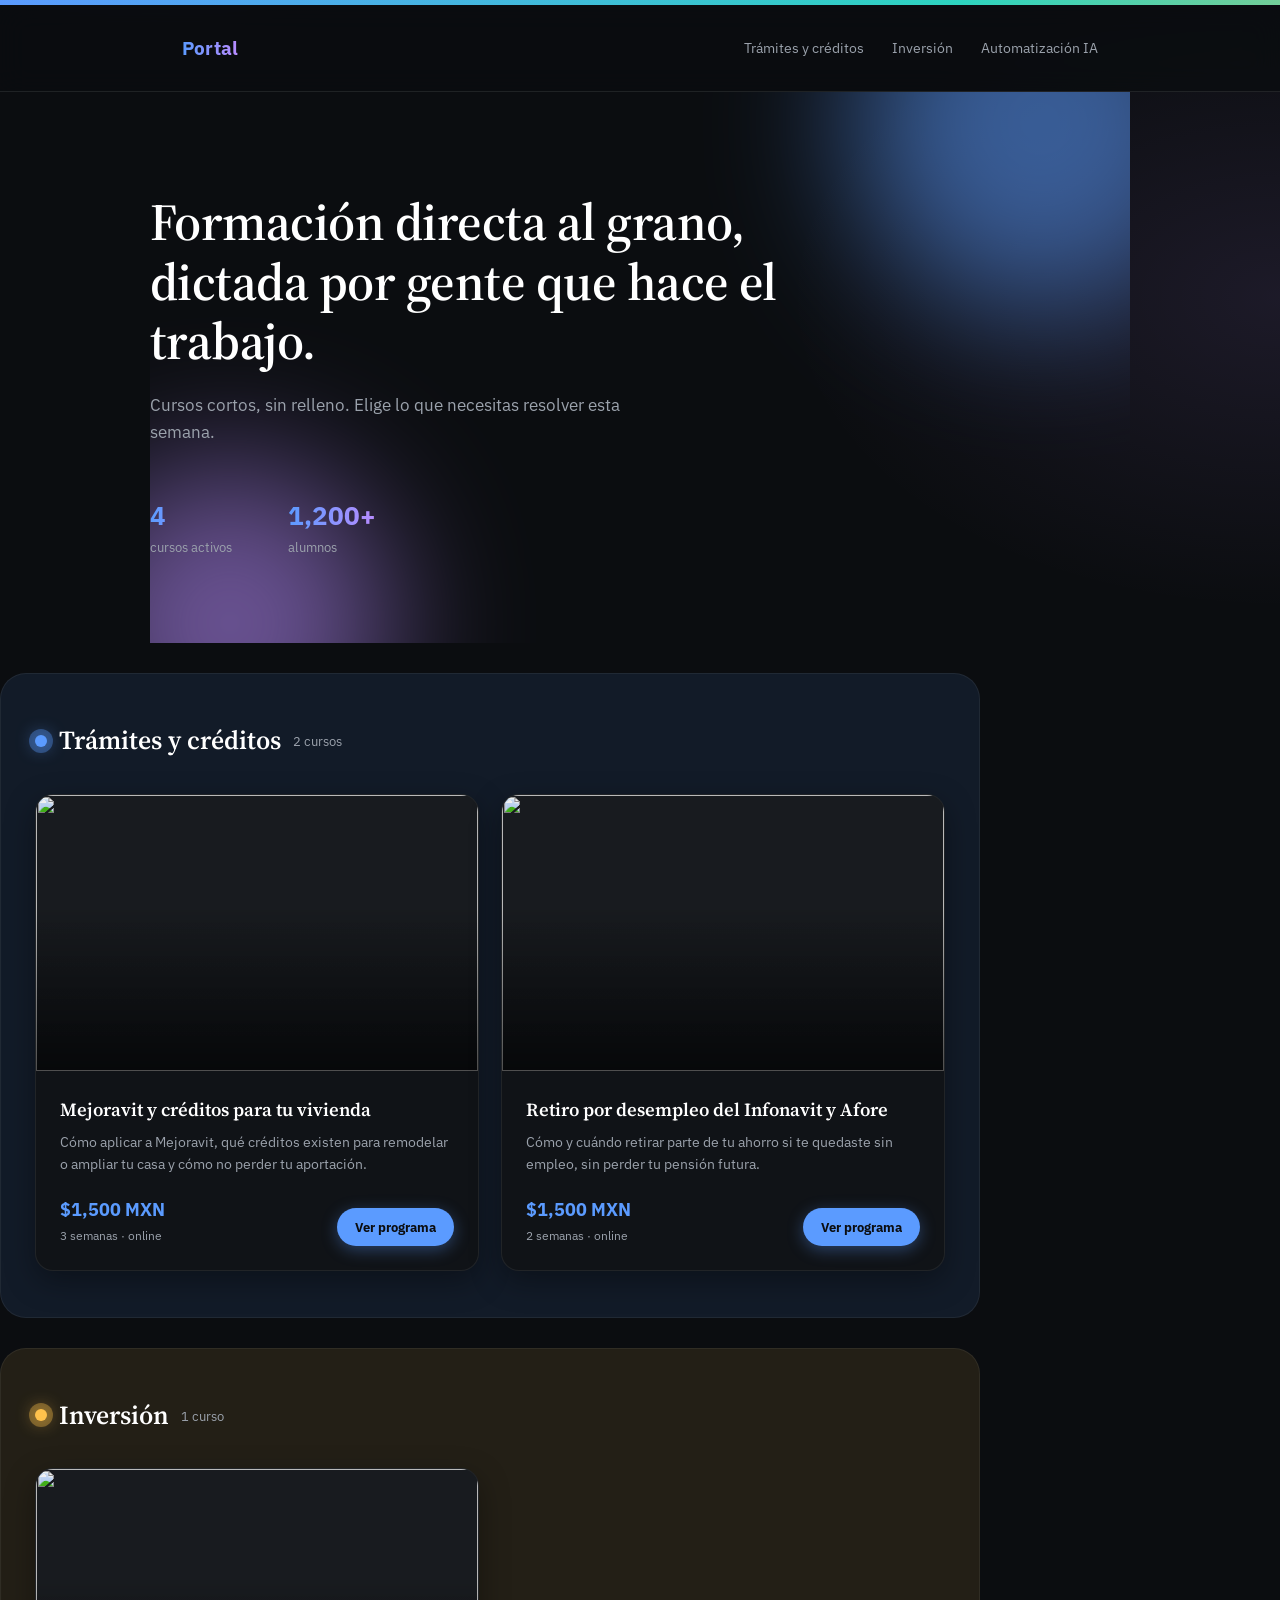
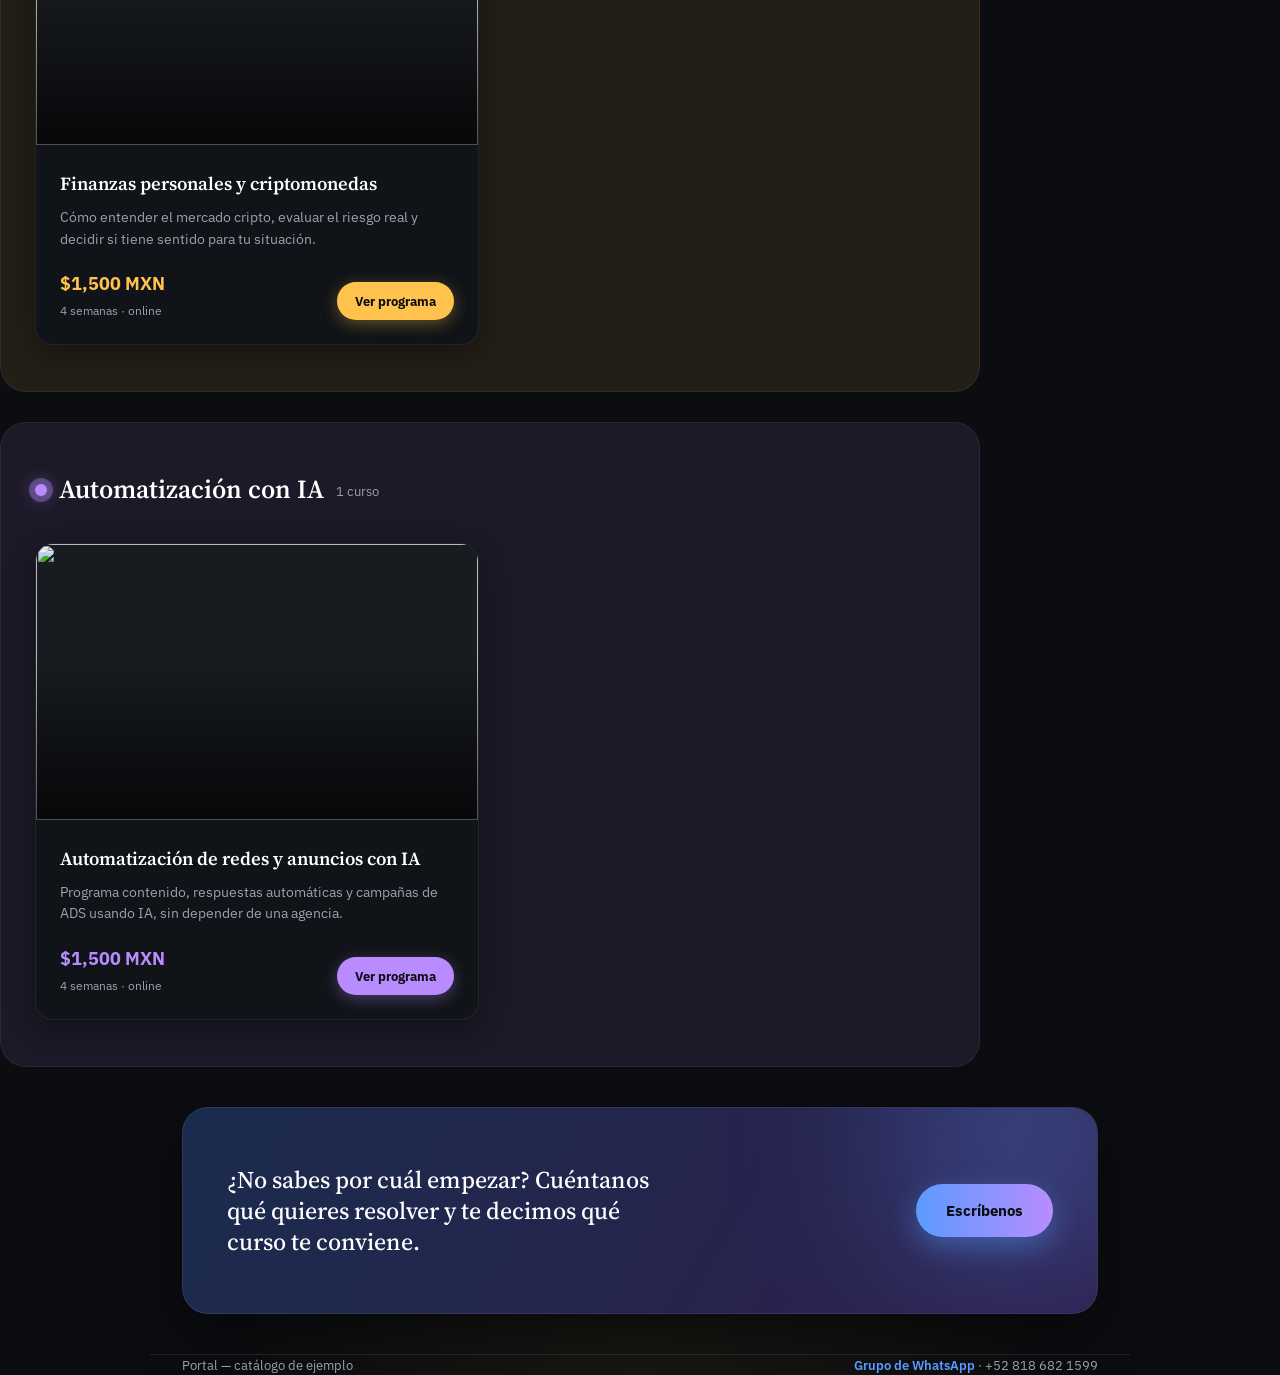
==== commit 176d1f62: "nueva actualizacion" ====
--- a/index.html
+++ b/index.html
@@ -31,7 +31,7 @@
   </div>
 </section>
 
-<section class="category wrap" id="tramites" style="--accent:#2D5FA0;--accent-soft:#DCE6F5;">
+<section class="category wrap" id="tramites" style="--accent:#5B9BFF;--accent-soft:rgba(91,155,255,0.10);--glow:rgba(91,155,255,0.35);">
   <div class="cat-head">
     <span class="cat-dot"></span>
     <div class="cat-title">Trámites y créditos</div>
@@ -70,7 +70,7 @@
   </div>
 </section>
 
-<section class="category wrap" id="inversion" style="--accent:#B8862E;--accent-soft:#F3E6C8;">
+<section class="category wrap" id="inversion" style="--accent:#FFC24C;--accent-soft:rgba(255,194,76,0.10);--glow:rgba(255,194,76,0.35);">
   <div class="cat-head">
     <span class="cat-dot"></span>
     <div class="cat-title">Inversión</div>
@@ -95,7 +95,7 @@
   </div>
 </section>
 
-<section class="category wrap" id="automatizacion" style="--accent:#6B4FA0;--accent-soft:#E7DFF5;">
+<section class="category wrap" id="automatizacion" style="--accent:#B88CFF;--accent-soft:rgba(184,140,255,0.10);--glow:rgba(184,140,255,0.35);">
   <div class="cat-head">
     <span class="cat-dot"></span>
     <div class="cat-title">Automatización con IA</div>
--- a/style.css
+++ b/style.css
@@ -1,23 +1,27 @@
 :root{
-  --bg:#FAFAF8;
-  --ink:#20242A;
-  --ink-soft:#6B7178;
-  --accent:#37506B;
-  --accent-soft:#E4EAF0;
-  --line:#DDDCD6;
-  --panel:#F1F0EC;
-  --radius:16px;
-  --radius-lg:22px;
-  --shadow:0 10px 30px rgba(20,20,30,0.09);
-  --shadow-lg:0 18px 44px rgba(20,20,30,0.14);
+  --bg:#0B0D10;
+  --bg-2:#101317;
+  --ink:#F4F5F7;
+  --ink-soft:#9BA2AC;
+  --line:rgba(255,255,255,0.09);
+  --panel:rgba(255,255,255,0.035);
+  --accent:#5B9BFF;
+  --accent-soft:rgba(91,155,255,0.10);
+  --glow:rgba(91,155,255,0.35);
+  --radius:18px;
+  --radius-lg:26px;
 }
 *{box-sizing:border-box;margin:0;padding:0;}
 html{scroll-behavior:smooth;}
 body{
-  background:var(--bg);
+  background:
+    radial-gradient(760px 460px at 12% -8%, rgba(91,155,255,0.14), transparent 60%),
+    radial-gradient(820px 520px at 100% 10%, rgba(184,140,255,0.10), transparent 60%),
+    radial-gradient(700px 500px at 50% 100%, rgba(255,194,76,0.06), transparent 60%),
+    var(--bg);
   color:var(--ink);
   font-family:'IBM Plex Sans',sans-serif;
-  line-height:1.55;
+  line-height:1.6;
   -webkit-font-smoothing:antialiased;
   overflow-x:hidden;
 }
@@ -25,92 +29,115 @@
 img{display:block;width:100%;height:100%;object-fit:cover;}
 .wrap{max-width:980px;margin:0 auto;padding:0 32px;position:relative;}
 
-.topbar{height:6px;background:linear-gradient(90deg,#2D5FA0,#1F6F78,#B8862E,#6B4FA0,#2D5FA0);background-size:300% 100%;animation:flow 8s linear infinite;}
+.topbar{height:5px;background:linear-gradient(90deg,#5B9BFF,#2DD4BF,#FFC24C,#B88CFF,#5B9BFF);background-size:300% 100%;animation:flow 7s linear infinite;}
 @keyframes flow{0%{background-position:0% 0;}100%{background-position:300% 0;}}
 
-header{padding:32px 0;border-bottom:1px solid var(--line);}
+header{padding:28px 0;border-bottom:1px solid var(--line);position:sticky;top:0;z-index:50;backdrop-filter:blur(14px);background:rgba(11,13,16,0.72);}
 .brandline{display:flex;justify-content:space-between;align-items:center;flex-wrap:wrap;gap:14px;}
-.brand{font-size:18px;font-weight:700;letter-spacing:0.01em;text-decoration:none;background:linear-gradient(90deg,#2D5FA0,#6B4FA0);-webkit-background-clip:text;background-clip:text;color:transparent;}
+.brand{
+  font-size:19px;font-weight:800;letter-spacing:0.01em;text-decoration:none;
+  background:linear-gradient(90deg,#5B9BFF,#B88CFF,#FFC24C);
+  background-size:200% auto;
+  -webkit-background-clip:text;background-clip:text;color:transparent;
+  animation:shine 6s ease-in-out infinite;
+}
+@keyframes shine{0%,100%{background-position:0% center;}50%{background-position:100% center;}}
 nav{display:flex;gap:28px;font-size:14px;color:var(--ink-soft);}
 nav a{text-decoration:none;transition:color .2s ease;}
-nav a:hover{color:var(--accent);}
+nav a:hover{color:#fff;}
 
 /* ---- hero ---- */
-.hero{padding:90px 0 76px;position:relative;overflow:hidden;}
+.hero{padding:100px 0 84px;position:relative;overflow:hidden;}
 .hero::before, .hero::after{
-  content:"";position:absolute;border-radius:50%;filter:blur(50px);opacity:0.35;z-index:0;
-  animation:drift 12s ease-in-out infinite alternate;
-}
-.hero::before{width:340px;height:340px;background:#B8862E;top:-140px;right:-80px;}
-.hero::after{width:280px;height:280px;background:#6B4FA0;bottom:-120px;left:-60px;animation-delay:2s;}
-@keyframes drift{from{transform:translate(0,0) scale(1);}to{transform:translate(20px,-16px) scale(1.08);}}
+  content:"";position:absolute;border-radius:50%;filter:blur(70px);opacity:0.55;z-index:0;
+  animation:drift 11s ease-in-out infinite alternate;
+}
+.hero::before{width:380px;height:380px;background:#5B9BFF;top:-160px;right:-100px;}
+.hero::after{width:320px;height:320px;background:#B88CFF;bottom:-140px;left:-80px;animation-delay:2.5s;}
+@keyframes drift{from{transform:translate(0,0) scale(1);}to{transform:translate(24px,-20px) scale(1.1);}}
 .hero > *{position:relative;z-index:1;}
 h1{
   font-family:'Source Serif 4',serif;
-  font-weight:400;
-  font-size:clamp(32px,4.6vw,48px);
-  line-height:1.16;
-  max-width:660px;
-  letter-spacing:-0.005em;
-}
-.hero-sub{margin-top:20px;max-width:480px;font-size:16.5px;color:var(--ink-soft);}
-.hero-meta{margin-top:44px;display:flex;gap:52px;flex-wrap:wrap;}
+  font-weight:600;
+  font-size:clamp(34px,5vw,52px);
+  line-height:1.14;
+  max-width:680px;
+  letter-spacing:-0.01em;
+  color:#fff;
+}
+.hero-sub{margin-top:22px;max-width:490px;font-size:17px;color:var(--ink-soft);}
+.hero-meta{margin-top:48px;display:flex;gap:56px;flex-wrap:wrap;}
 .hero-meta div{font-size:13px;color:var(--ink-soft);}
-.hero-meta strong{display:block;font-size:24px;font-weight:700;color:var(--accent);margin-bottom:2px;}
-
-/* ---- categorías con color de fondo ---- */
-.category{padding:44px 32px;margin:28px 0;border-radius:var(--radius-lg);background:var(--accent-soft);position:relative;overflow:hidden;}
-.cat-head{margin-bottom:30px;display:flex;align-items:center;gap:12px;}
-.cat-dot{width:12px;height:12px;border-radius:50%;background:var(--accent);flex:none;box-shadow:0 0 0 5px color-mix(in srgb, var(--accent) 20%, transparent);}
-.cat-title{font-family:'Source Serif 4',serif;font-weight:500;font-size:25px;color:var(--accent);}
+.hero-meta strong{
+  display:block;font-size:26px;font-weight:700;margin-bottom:2px;
+  background:linear-gradient(90deg,#5B9BFF,#B88CFF);
+  -webkit-background-clip:text;background-clip:text;color:transparent;
+}
+
+/* ---- categorías ---- */
+.category{
+  padding:46px 34px;margin:30px 0;border-radius:var(--radius-lg);
+  background:var(--accent-soft);
+  border:1px solid rgba(255,255,255,0.06);
+  position:relative;overflow:hidden;
+}
+.cat-head{margin-bottom:32px;display:flex;align-items:center;gap:12px;}
+.cat-dot{width:12px;height:12px;border-radius:50%;background:var(--accent);flex:none;box-shadow:0 0 0 6px var(--glow), 0 0 18px var(--accent);animation:pulse 2.4s ease-in-out infinite;}
+@keyframes pulse{0%,100%{opacity:1;}50%{opacity:0.55;}}
+.cat-title{font-family:'Source Serif 4',serif;font-weight:600;font-size:26px;color:#fff;}
 .cat-count{font-size:13px;color:var(--ink-soft);margin-top:4px;}
 
-.grid{display:grid;grid-template-columns:repeat(2,1fr);gap:20px;}
+.grid{display:grid;grid-template-columns:repeat(2,1fr);gap:22px;}
 .card{
-  background:var(--bg);
+  background:var(--bg-2);
+  border:1px solid rgba(255,255,255,0.07);
   display:flex;flex-direction:column;
   border-radius:var(--radius);
-  box-shadow:var(--shadow);
+  box-shadow:0 10px 30px rgba(0,0,0,0.35);
   overflow:hidden;
-  transition:transform .3s cubic-bezier(.2,.8,.2,1), box-shadow .3s ease;
-}
-.card:hover{transform:translateY(-6px) scale(1.01);box-shadow:var(--shadow-lg);}
-.card-img{aspect-ratio:16/10;background:var(--panel);overflow:hidden;filter:saturate(1.2) contrast(1.05);}
-.card-img img{transition:transform .5s ease;}
-.card:hover .card-img img{transform:scale(1.08);}
-.card-body{padding:22px;flex:1;display:flex;flex-direction:column;}
-.card-title{font-family:'Source Serif 4',serif;font-size:18px;font-weight:600;margin-bottom:8px;}
-.card-desc{font-size:13.5px;color:var(--ink-soft);flex:1;margin-bottom:18px;}
+  transition:transform .35s cubic-bezier(.2,.8,.2,1), box-shadow .35s ease, border-color .35s ease;
+}
+.card:hover{transform:translateY(-8px) scale(1.015);box-shadow:0 22px 48px rgba(0,0,0,0.5), 0 0 0 1px var(--glow), 0 0 40px var(--glow);border-color:var(--accent);}
+.card-img{aspect-ratio:16/10;background:var(--panel);overflow:hidden;position:relative;filter:saturate(1.25) contrast(1.08) brightness(0.94);}
+.card-img::after{content:"";position:absolute;inset:0;background:linear-gradient(180deg,transparent 40%, rgba(0,0,0,0.55) 100%);}
+.card-img img{transition:transform .6s ease;}
+.card:hover .card-img img{transform:scale(1.1);}
+.card-body{padding:24px;flex:1;display:flex;flex-direction:column;}
+.card-title{font-family:'Source Serif 4',serif;font-size:18.5px;font-weight:600;margin-bottom:8px;color:#fff;}
+.card-desc{font-size:13.5px;color:var(--ink-soft);flex:1;margin-bottom:20px;}
 .card-foot{display:flex;justify-content:space-between;align-items:flex-end;}
-.price{font-size:17px;font-weight:700;color:var(--accent);}
+.price{font-size:18px;font-weight:700;color:var(--accent);}
 .duration{font-size:12px;color:var(--ink-soft);margin-top:2px;}
 .btn{
-  font-size:12.5px;font-weight:600;color:#fff;text-decoration:none;
-  background:var(--accent);padding:8px 16px;border-radius:999px;
-  box-shadow:0 4px 12px color-mix(in srgb, var(--accent) 45%, transparent);
+  font-size:12.5px;font-weight:700;color:#0B0D10;text-decoration:none;
+  background:var(--accent);padding:9px 18px;border-radius:999px;
+  box-shadow:0 4px 16px var(--glow);
   transition:transform .2s ease, box-shadow .2s ease;
 }
-.card:hover .btn{transform:translateY(-2px);box-shadow:0 8px 18px color-mix(in srgb, var(--accent) 55%, transparent);}
+.card:hover .btn{transform:translateY(-2px);box-shadow:0 10px 24px var(--glow);}
 a.card-link{text-decoration:none;}
 
 .cta{
-  margin:36px 0;padding:52px 40px;border-radius:var(--radius-lg);
-  background:linear-gradient(120deg,#2D5FA0,#6B4FA0);
-  color:#fff;
-  display:flex;justify-content:space-between;align-items:center;flex-wrap:wrap;gap:24px;
-  box-shadow:var(--shadow-lg);
-}
-.cta-text{font-family:'Source Serif 4',serif;font-size:23px;max-width:440px;line-height:1.3;}
+  margin:40px 0;padding:56px 44px;border-radius:var(--radius-lg);
+  background:linear-gradient(120deg,#1a2b4d,#2e1f4d);
+  border:1px solid rgba(255,255,255,0.08);
+  position:relative;overflow:hidden;
+  display:flex;justify-content:space-between;align-items:center;flex-wrap:wrap;gap:26px;
+  box-shadow:0 24px 60px rgba(0,0,0,0.45);
+}
+.cta::before{content:"";position:absolute;width:260px;height:260px;background:#5B9BFF;filter:blur(90px);opacity:0.35;top:-100px;right:-60px;border-radius:50%;}
+.cta-text{position:relative;z-index:1;font-family:'Source Serif 4',serif;font-weight:500;font-size:24px;max-width:440px;line-height:1.3;color:#fff;}
 .btn-primary{
-  display:inline-block;background:#fff;color:var(--ink);
-  text-decoration:none;padding:14px 28px;font-size:14px;font-weight:600;
+  position:relative;z-index:1;
+  display:inline-block;background:linear-gradient(90deg,#5B9BFF,#B88CFF);color:#0B0D10;
+  text-decoration:none;padding:15px 30px;font-size:14.5px;font-weight:700;
   border-radius:999px;transition:transform .2s ease, box-shadow .2s ease;
-  box-shadow:0 6px 18px rgba(0,0,0,0.18);
-}
-.btn-primary:hover{transform:translateY(-2px) scale(1.02);}
+  box-shadow:0 10px 28px rgba(91,155,255,0.4);
+}
+.btn-primary:hover{transform:translateY(-2px) scale(1.03);box-shadow:0 14px 36px rgba(91,155,255,0.55);}
 .btn-primary:active{transform:scale(0.97);}
 
-footer{padding:32px 0 48px;font-size:12.5px;color:var(--ink-soft);display:flex;justify-content:space-between;flex-wrap:wrap;gap:10px;border-top:1px solid var(--line);}
+footer{padding:34px 0 50px;font-size:12.5px;color:var(--ink-soft);display:flex;justify-content:space-between;flex-wrap:wrap;gap:10px;border-top:1px solid var(--line);}
 footer a{color:var(--accent);text-decoration:none;font-weight:600;}
 
 /* ---- course detail page ---- */
@@ -118,74 +145,91 @@
 .breadcrumb a{text-decoration:none;color:var(--ink-soft);}
 .breadcrumb a:hover{color:var(--accent);}
 
-.course-hero{padding:36px 0 52px;display:grid;grid-template-columns:1.1fr 0.9fr;gap:48px;align-items:center;}
-.course-hero-img{aspect-ratio:4/3;overflow:hidden;filter:saturate(1.2) contrast(1.05);border-radius:var(--radius-lg);box-shadow:var(--shadow-lg);}
+.course-hero{padding:40px 0 56px;display:grid;grid-template-columns:1.1fr 0.9fr;gap:52px;align-items:center;}
+.course-hero-img{
+  aspect-ratio:4/3;overflow:hidden;filter:saturate(1.25) contrast(1.08) brightness(0.95);
+  border-radius:var(--radius-lg);box-shadow:0 24px 60px rgba(0,0,0,0.5), 0 0 50px var(--glow);
+  border:1px solid rgba(255,255,255,0.08);
+}
 .course-eyebrow{
-  display:inline-block;font-size:12.5px;font-weight:700;color:#fff;
-  background:var(--accent);padding:5px 14px;border-radius:999px;margin-bottom:16px;
-}
-.course-hero h1{font-size:clamp(28px,3.6vw,38px);max-width:none;}
-.course-hero-sub{margin-top:16px;font-size:15.5px;color:var(--ink-soft);}
-
-.course-facts{display:flex;gap:36px;flex-wrap:wrap;margin-top:32px;padding-top:24px;border-top:1px solid var(--line);}
+  display:inline-block;font-size:12.5px;font-weight:700;color:#0B0D10;
+  background:var(--accent);padding:6px 16px;border-radius:999px;margin-bottom:18px;
+  box-shadow:0 4px 16px var(--glow);
+}
+.course-hero h1{font-size:clamp(29px,3.8vw,40px);max-width:none;color:#fff;}
+.course-hero-sub{margin-top:18px;font-size:16px;color:var(--ink-soft);}
+
+.course-facts{display:flex;gap:38px;flex-wrap:wrap;margin-top:34px;padding-top:26px;border-top:1px solid var(--line);}
 .course-facts div{font-size:13px;color:var(--ink-soft);}
-.course-facts strong{display:block;font-size:17px;font-weight:700;color:var(--accent);margin-bottom:2px;}
-
-.detail-body{padding:20px 0 56px;display:grid;grid-template-columns:1.4fr 1fr;gap:56px;}
-.detail-main h2{font-family:'Source Serif 4',serif;font-weight:600;font-size:20px;margin-bottom:18px;color:var(--accent);}
-.detail-main section{margin-bottom:44px;}
+.course-facts strong{display:block;font-size:18px;font-weight:700;color:var(--accent);margin-bottom:2px;}
+
+.detail-body{padding:24px 0 60px;display:grid;grid-template-columns:1.4fr 1fr;gap:58px;}
+.detail-main h2{font-family:'Source Serif 4',serif;font-weight:600;font-size:21px;margin-bottom:20px;color:#fff;}
+.detail-main h2::before{content:"";display:inline-block;width:8px;height:8px;border-radius:50%;background:var(--accent);margin-right:10px;box-shadow:0 0 10px var(--accent);}
+.detail-main section{margin-bottom:46px;}
 .detail-main p{font-size:14.5px;color:var(--ink-soft);margin-bottom:14px;}
 
-.module{background:var(--accent-soft);border-radius:12px;padding:16px 18px;margin-bottom:10px;transition:transform .2s ease;}
-.module:hover{transform:translateX(4px);}
+.module{
+  background:var(--panel);border:1px solid rgba(255,255,255,0.06);
+  border-left:3px solid var(--accent);
+  border-radius:12px;padding:16px 18px;margin-bottom:10px;
+  transition:transform .25s ease, background .25s ease;
+}
+.module:hover{transform:translateX(6px);background:var(--accent-soft);}
 .module-num{font-size:12px;font-weight:700;color:var(--accent);margin-bottom:4px;}
-.module-title{font-size:14.5px;font-weight:500;}
+.module-title{font-size:14.5px;font-weight:500;color:#fff;}
 
 .req-list{list-style:none;}
-.req-list li{font-size:14px;color:var(--ink-soft);padding:12px 16px;border-radius:10px;margin-bottom:8px;background:var(--panel);}
-
-.side-panel{background:var(--accent-soft);border-radius:var(--radius-lg);padding:28px;height:fit-content;position:sticky;top:24px;box-shadow:var(--shadow);}
-.side-price{font-family:'Source Serif 4',serif;font-size:30px;margin-bottom:4px;color:var(--accent);font-weight:600;}
-.side-duration{font-size:13px;color:var(--ink-soft);margin-bottom:22px;}
-.side-panel .btn-primary{display:block;text-align:center;width:100%;margin-bottom:14px;background:var(--accent);color:#fff;box-shadow:0 8px 20px color-mix(in srgb, var(--accent) 45%, transparent);}
-.instructor{margin-top:22px;padding-top:22px;border-top:1px solid rgba(0,0,0,0.08);}
+.req-list li{font-size:14px;color:var(--ink-soft);padding:13px 16px;border-radius:10px;margin-bottom:8px;background:var(--panel);border:1px solid rgba(255,255,255,0.06);}
+
+.side-panel{
+  background:var(--bg-2);border:1px solid rgba(255,255,255,0.09);
+  border-radius:var(--radius-lg);padding:30px;height:fit-content;position:sticky;top:96px;
+  box-shadow:0 20px 50px rgba(0,0,0,0.45);
+}
+.side-price{font-family:'Source Serif 4',serif;font-size:32px;margin-bottom:4px;color:var(--accent);font-weight:700;}
+.side-duration{font-size:13px;color:var(--ink-soft);margin-bottom:24px;}
+.side-panel .btn-primary{
+  display:block;text-align:center;width:100%;margin-bottom:14px;
+  background:linear-gradient(90deg,var(--accent),#B88CFF);color:#0B0D10;
+  box-shadow:0 10px 28px var(--glow);
+}
+.instructor{margin-top:24px;padding-top:24px;border-top:1px solid rgba(255,255,255,0.08);}
 .instructor-label{font-size:12px;color:var(--ink-soft);margin-bottom:10px;}
 .instructor-row{display:flex;gap:12px;align-items:center;}
-.instructor-photo{width:48px;height:48px;border-radius:50%;overflow:hidden;flex:none;border:3px solid var(--accent);box-shadow:0 4px 10px rgba(0,0,0,0.15);}
-.instructor-name{font-size:14px;font-weight:600;}
+.instructor-photo{width:50px;height:50px;border-radius:50%;overflow:hidden;flex:none;border:3px solid var(--accent);box-shadow:0 0 16px var(--glow);}
+.instructor-name{font-size:14px;font-weight:600;color:#fff;}
 .instructor-role{font-size:12.5px;color:var(--ink-soft);}
 
 /* ---- animaciones de entrada ---- */
-.reveal{opacity:0;transform:translateY(22px);transition:opacity .6s ease, transform .6s ease;}
-.reveal.is-visible{opacity:1;transform:translateY(0);}
+.reveal{opacity:0;transform:translateY(26px) scale(0.985);transition:opacity .7s cubic-bezier(.2,.8,.2,1), transform .7s cubic-bezier(.2,.8,.2,1);}
+.reveal.is-visible{opacity:1;transform:translateY(0) scale(1);}
 .grid .reveal:nth-child(1){transition-delay:.05s;}
-.grid .reveal:nth-child(2){transition-delay:.15s;}
+.grid .reveal:nth-child(2){transition-delay:.18s;}
 
 /* ---- deterrente parcial de copia (no bloquea capturas de pantalla) ---- */
-body{
-  -webkit-user-select:none;-moz-user-select:none;user-select:none;-webkit-touch-callout:none;
-}
+body{-webkit-user-select:none;-moz-user-select:none;user-select:none;-webkit-touch-callout:none;}
 input, textarea{-webkit-user-select:text;user-select:text;}
 img{-webkit-user-drag:none;user-drag:none;pointer-events:none;}
 
 @media (max-width:760px){
-  .course-hero{grid-template-columns:1fr;gap:24px;}
-  .detail-body{grid-template-columns:1fr;gap:40px;}
+  .course-hero{grid-template-columns:1fr;gap:26px;}
+  .detail-body{grid-template-columns:1fr;gap:42px;}
   .side-panel{position:static;}
 }
 @media (max-width:640px){
   .grid{grid-template-columns:1fr;}
   nav{gap:18px;font-size:13px;}
-  .cta{flex-direction:column;align-items:flex-start;padding:36px 26px;}
-  .category{padding:32px 20px;}
+  .cta{flex-direction:column;align-items:flex-start;padding:38px 26px;}
+  .category{padding:34px 20px;}
 }
 @media (max-width:420px){
   .wrap{padding:0 20px;}
-  h1{font-size:27px;}
-  .hero{padding:56px 0 46px;}
-  .hero-meta{gap:26px;}
-  .course-facts{gap:22px;}
-  .cat-title{font-size:19px;}
+  h1{font-size:28px;}
+  .hero{padding:60px 0 48px;}
+  .hero-meta{gap:28px;}
+  .course-facts{gap:24px;}
+  .cat-title{font-size:20px;}
 }
 @media (prefers-reduced-motion:reduce){
   html{scroll-behavior:auto;}
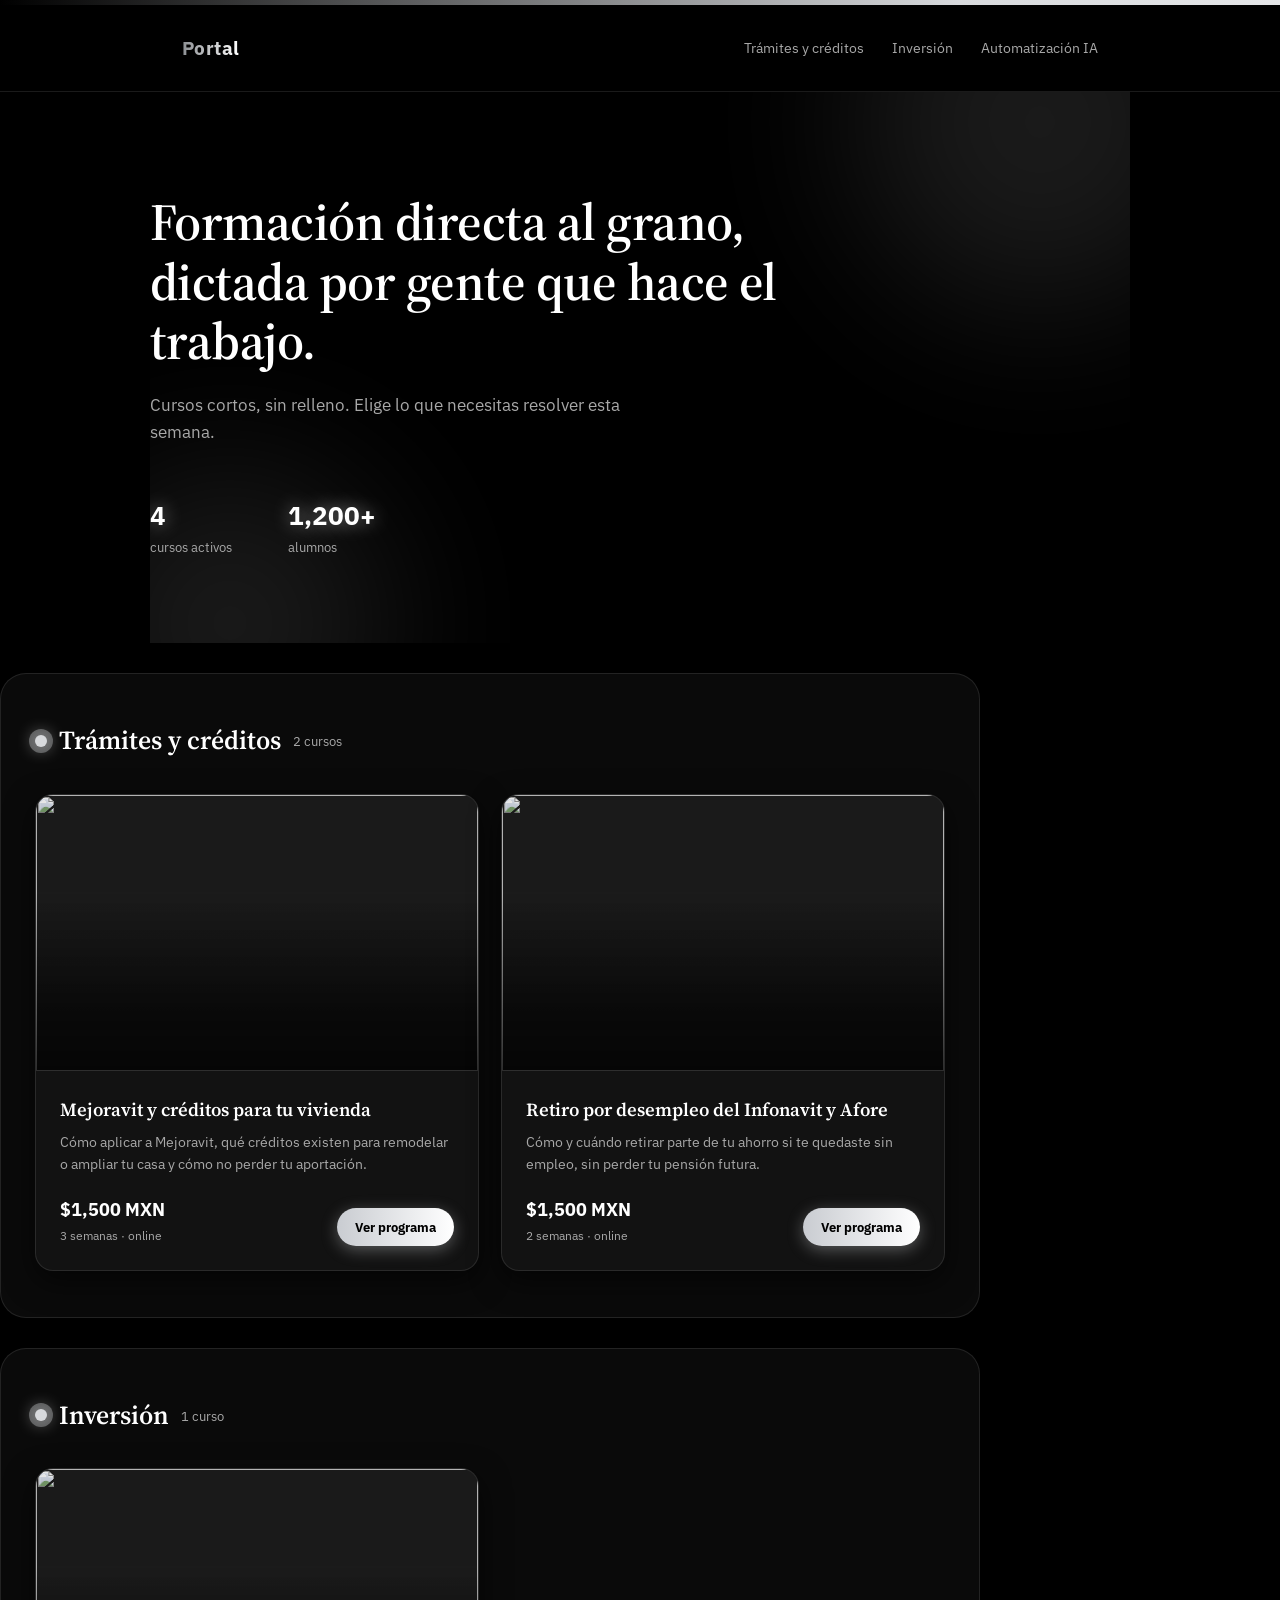
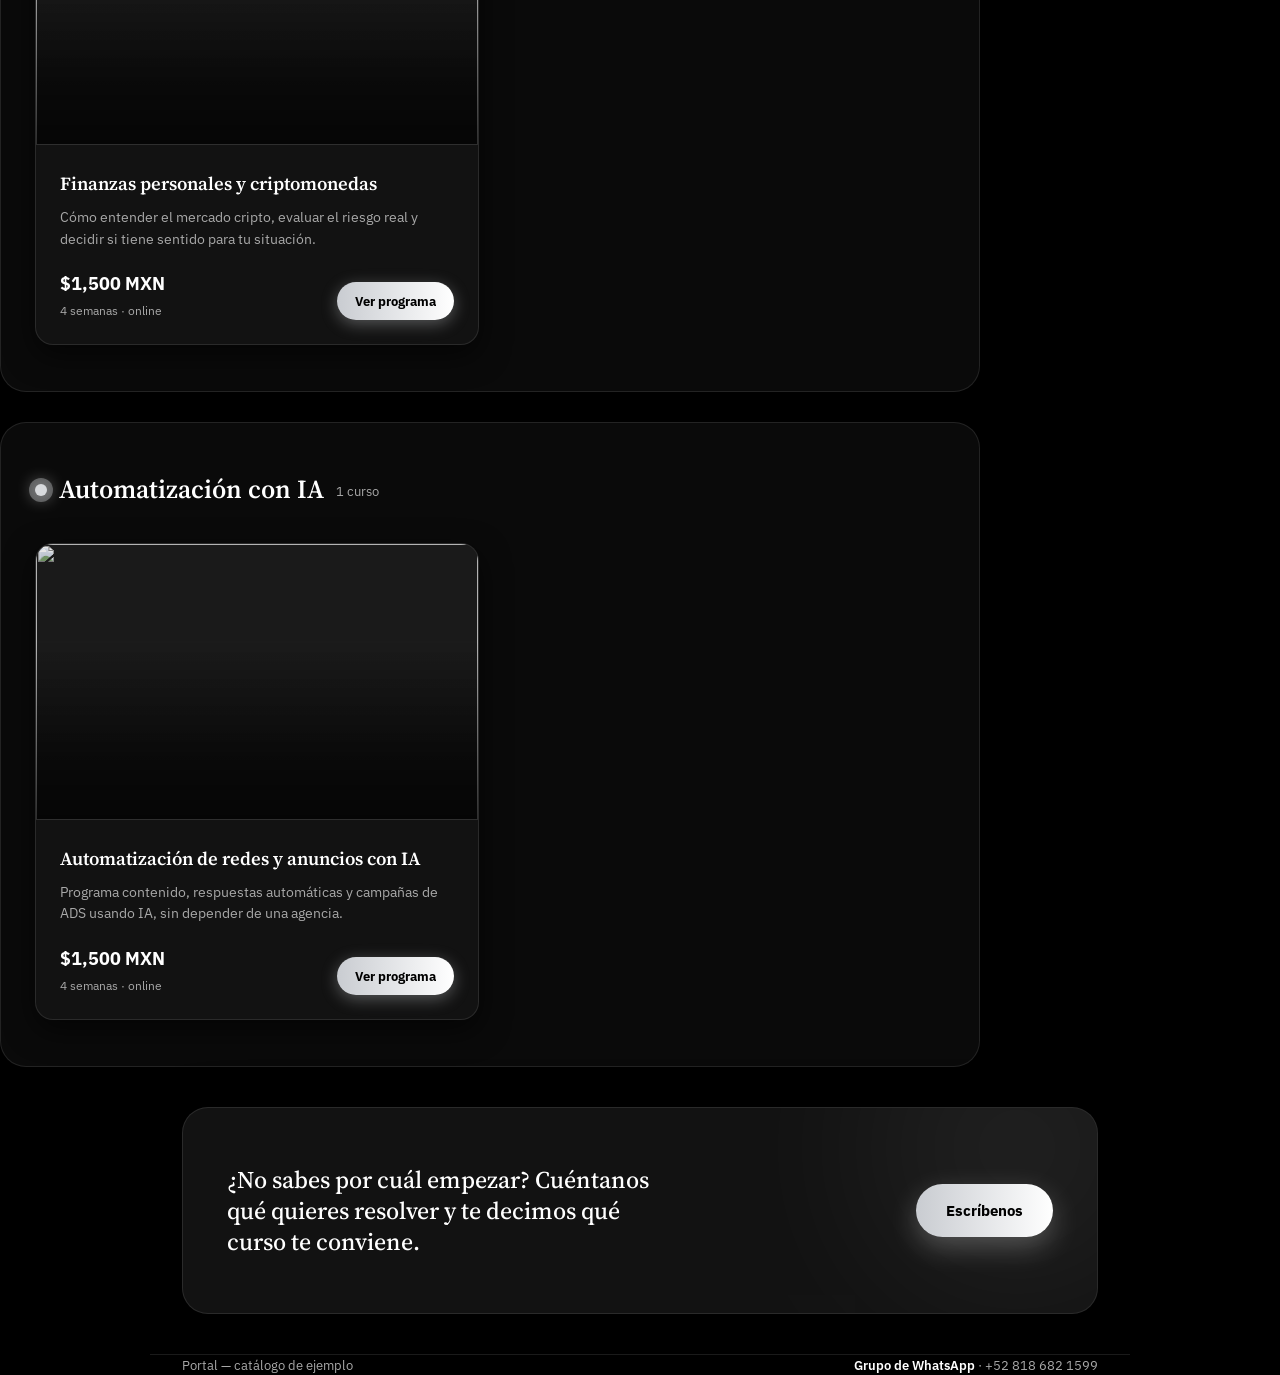
==== commit 15cced82: "new actulization" ====
--- a/index.html
+++ b/index.html
@@ -31,7 +31,7 @@
   </div>
 </section>
 
-<section class="category wrap" id="tramites" style="--accent:#5B9BFF;--accent-soft:rgba(91,155,255,0.10);--glow:rgba(91,155,255,0.35);">
+<section class="category wrap" id="tramites" style="--accent:#D8DADD;--accent-soft:rgba(216,218,221,0.08);--glow:rgba(216,218,221,0.35);">
   <div class="cat-head">
     <span class="cat-dot"></span>
     <div class="cat-title">Trámites y créditos</div>
@@ -70,7 +70,7 @@
   </div>
 </section>
 
-<section class="category wrap" id="inversion" style="--accent:#FFC24C;--accent-soft:rgba(255,194,76,0.10);--glow:rgba(255,194,76,0.35);">
+<section class="category wrap" id="inversion" style="--accent:#D8DADD;--accent-soft:rgba(216,218,221,0.08);--glow:rgba(216,218,221,0.35);">
   <div class="cat-head">
     <span class="cat-dot"></span>
     <div class="cat-title">Inversión</div>
@@ -95,7 +95,7 @@
   </div>
 </section>
 
-<section class="category wrap" id="automatizacion" style="--accent:#B88CFF;--accent-soft:rgba(184,140,255,0.10);--glow:rgba(184,140,255,0.35);">
+<section class="category wrap" id="automatizacion" style="--accent:#D8DADD;--accent-soft:rgba(216,218,221,0.08);--glow:rgba(216,218,221,0.35);">
   <div class="cat-head">
     <span class="cat-dot"></span>
     <div class="cat-title">Automatización con IA</div>
--- a/style.css
+++ b/style.css
@@ -1,24 +1,20 @@
 :root{
-  --bg:#0B0D10;
-  --bg-2:#101317;
-  --ink:#F4F5F7;
-  --ink-soft:#9BA2AC;
-  --line:rgba(255,255,255,0.09);
-  --panel:rgba(255,255,255,0.035);
-  --accent:#5B9BFF;
-  --accent-soft:rgba(91,155,255,0.10);
-  --glow:rgba(91,155,255,0.35);
+  --bg:#000000;
+  --bg-2:#121212;
+  --ink:#F2F2F2;
+  --ink-soft:#A8A8A8;
+  --line:rgba(255,255,255,0.10);
+  --panel:rgba(255,255,255,0.04);
+  --accent:#D8DADD;
+  --accent-soft:rgba(216,218,221,0.08);
+  --glow:rgba(216,218,221,0.35);
   --radius:18px;
   --radius-lg:26px;
 }
 *{box-sizing:border-box;margin:0;padding:0;}
 html{scroll-behavior:smooth;}
 body{
-  background:
-    radial-gradient(760px 460px at 12% -8%, rgba(91,155,255,0.14), transparent 60%),
-    radial-gradient(820px 520px at 100% 10%, rgba(184,140,255,0.10), transparent 60%),
-    radial-gradient(700px 500px at 50% 100%, rgba(255,194,76,0.06), transparent 60%),
-    var(--bg);
+  background:var(--bg);
   color:var(--ink);
   font-family:'IBM Plex Sans',sans-serif;
   line-height:1.6;
@@ -29,17 +25,17 @@
 img{display:block;width:100%;height:100%;object-fit:cover;}
 .wrap{max-width:980px;margin:0 auto;padding:0 32px;position:relative;}
 
-.topbar{height:5px;background:linear-gradient(90deg,#5B9BFF,#2DD4BF,#FFC24C,#B88CFF,#5B9BFF);background-size:300% 100%;animation:flow 7s linear infinite;}
+.topbar{height:5px;background:linear-gradient(90deg,#000,#D8DADD,#fff,#D8DADD,#000);background-size:300% 100%;animation:flow 5s linear infinite;}
 @keyframes flow{0%{background-position:0% 0;}100%{background-position:300% 0;}}
 
-header{padding:28px 0;border-bottom:1px solid var(--line);position:sticky;top:0;z-index:50;backdrop-filter:blur(14px);background:rgba(11,13,16,0.72);}
+header{padding:28px 0;border-bottom:1px solid var(--line);position:sticky;top:0;z-index:50;backdrop-filter:blur(14px);background:rgba(0,0,0,0.75);}
 .brandline{display:flex;justify-content:space-between;align-items:center;flex-wrap:wrap;gap:14px;}
 .brand{
-  font-size:19px;font-weight:800;letter-spacing:0.01em;text-decoration:none;
-  background:linear-gradient(90deg,#5B9BFF,#B88CFF,#FFC24C);
+  font-size:19px;font-weight:800;letter-spacing:0.02em;text-decoration:none;
+  background:linear-gradient(90deg,#8c8f93,#ffffff,#8c8f93);
   background-size:200% auto;
   -webkit-background-clip:text;background-clip:text;color:transparent;
-  animation:shine 6s ease-in-out infinite;
+  animation:shine 3.5s ease-in-out infinite;
 }
 @keyframes shine{0%,100%{background-position:0% center;}50%{background-position:100% center;}}
 nav{display:flex;gap:28px;font-size:14px;color:var(--ink-soft);}
@@ -49,12 +45,13 @@
 /* ---- hero ---- */
 .hero{padding:100px 0 84px;position:relative;overflow:hidden;}
 .hero::before, .hero::after{
-  content:"";position:absolute;border-radius:50%;filter:blur(70px);opacity:0.55;z-index:0;
-  animation:drift 11s ease-in-out infinite alternate;
-}
-.hero::before{width:380px;height:380px;background:#5B9BFF;top:-160px;right:-100px;}
-.hero::after{width:320px;height:320px;background:#B88CFF;bottom:-140px;left:-80px;animation-delay:2.5s;}
-@keyframes drift{from{transform:translate(0,0) scale(1);}to{transform:translate(24px,-20px) scale(1.1);}}
+  content:"";position:absolute;border-radius:50%;filter:blur(80px);opacity:0.10;z-index:0;
+  background:#fff;
+  animation:drift 6s ease-in-out infinite alternate;
+}
+.hero::before{width:380px;height:380px;top:-160px;right:-100px;}
+.hero::after{width:320px;height:320px;bottom:-140px;left:-80px;animation-delay:1s;animation-duration:7s;}
+@keyframes drift{from{transform:translate(0,0) scale(1);}to{transform:translate(30px,-26px) scale(1.15);}}
 .hero > *{position:relative;z-index:1;}
 h1{
   font-family:'Source Serif 4',serif;
@@ -69,143 +66,156 @@
 .hero-meta{margin-top:48px;display:flex;gap:56px;flex-wrap:wrap;}
 .hero-meta div{font-size:13px;color:var(--ink-soft);}
 .hero-meta strong{
-  display:block;font-size:26px;font-weight:700;margin-bottom:2px;
-  background:linear-gradient(90deg,#5B9BFF,#B88CFF);
-  -webkit-background-clip:text;background-clip:text;color:transparent;
-}
+  display:block;font-size:26px;font-weight:700;margin-bottom:2px;color:#fff;
+  text-shadow:0 0 18px rgba(255,255,255,0.5);
+  animation:glow-pulse 2s ease-in-out infinite;
+}
+@keyframes glow-pulse{0%,100%{text-shadow:0 0 6px rgba(255,255,255,0.25);}50%{text-shadow:0 0 22px rgba(255,255,255,0.7);}}
 
 /* ---- categorías ---- */
 .category{
   padding:46px 34px;margin:30px 0;border-radius:var(--radius-lg);
-  background:var(--accent-soft);
-  border:1px solid rgba(255,255,255,0.06);
+  background:var(--panel);
+  border:1px solid var(--line);
   position:relative;overflow:hidden;
 }
 .cat-head{margin-bottom:32px;display:flex;align-items:center;gap:12px;}
-.cat-dot{width:12px;height:12px;border-radius:50%;background:var(--accent);flex:none;box-shadow:0 0 0 6px var(--glow), 0 0 18px var(--accent);animation:pulse 2.4s ease-in-out infinite;}
-@keyframes pulse{0%,100%{opacity:1;}50%{opacity:0.55;}}
+.cat-dot{width:12px;height:12px;border-radius:50%;background:var(--accent);flex:none;box-shadow:0 0 0 6px var(--glow), 0 0 18px #fff;animation:pulse 1.4s ease-in-out infinite;}
+@keyframes pulse{0%,100%{opacity:1;transform:scale(1);}50%{opacity:0.5;transform:scale(1.3);}}
 .cat-title{font-family:'Source Serif 4',serif;font-weight:600;font-size:26px;color:#fff;}
 .cat-count{font-size:13px;color:var(--ink-soft);margin-top:4px;}
 
 .grid{display:grid;grid-template-columns:repeat(2,1fr);gap:22px;}
 .card{
   background:var(--bg-2);
-  border:1px solid rgba(255,255,255,0.07);
+  border:1px solid var(--line);
   display:flex;flex-direction:column;
   border-radius:var(--radius);
-  box-shadow:0 10px 30px rgba(0,0,0,0.35);
+  box-shadow:0 10px 30px rgba(0,0,0,0.6);
   overflow:hidden;
-  transition:transform .35s cubic-bezier(.2,.8,.2,1), box-shadow .35s ease, border-color .35s ease;
-}
-.card:hover{transform:translateY(-8px) scale(1.015);box-shadow:0 22px 48px rgba(0,0,0,0.5), 0 0 0 1px var(--glow), 0 0 40px var(--glow);border-color:var(--accent);}
-.card-img{aspect-ratio:16/10;background:var(--panel);overflow:hidden;position:relative;filter:saturate(1.25) contrast(1.08) brightness(0.94);}
-.card-img::after{content:"";position:absolute;inset:0;background:linear-gradient(180deg,transparent 40%, rgba(0,0,0,0.55) 100%);}
-.card-img img{transition:transform .6s ease;}
-.card:hover .card-img img{transform:scale(1.1);}
+  transition:transform .3s cubic-bezier(.2,.8,.2,1), box-shadow .3s ease, border-color .3s ease;
+  animation:card-in .6s ease both;
+}
+.grid .card:nth-child(1){animation-delay:.05s;}
+.grid .card:nth-child(2){animation-delay:.2s;}
+@keyframes card-in{from{opacity:0;transform:translateY(24px);}to{opacity:1;transform:translateY(0);}}
+.card:hover{transform:translateY(-10px) scale(1.02);box-shadow:0 26px 54px rgba(0,0,0,0.7), 0 0 0 1px var(--glow), 0 0 46px var(--glow);border-color:#fff;}
+.card-img{aspect-ratio:16/10;background:var(--panel);overflow:hidden;position:relative;filter:grayscale(60%) contrast(1.1) brightness(0.9);}
+.card-img::after{content:"";position:absolute;inset:0;background:linear-gradient(180deg,transparent 35%, rgba(0,0,0,0.7) 100%);}
+.card-img img{transition:transform .6s ease, filter .4s ease;}
+.card:hover .card-img img{transform:scale(1.14) rotate(0.3deg);filter:grayscale(20%);}
 .card-body{padding:24px;flex:1;display:flex;flex-direction:column;}
 .card-title{font-family:'Source Serif 4',serif;font-size:18.5px;font-weight:600;margin-bottom:8px;color:#fff;}
 .card-desc{font-size:13.5px;color:var(--ink-soft);flex:1;margin-bottom:20px;}
 .card-foot{display:flex;justify-content:space-between;align-items:flex-end;}
-.price{font-size:18px;font-weight:700;color:var(--accent);}
+.price{font-size:18px;font-weight:700;color:#fff;}
 .duration{font-size:12px;color:var(--ink-soft);margin-top:2px;}
 .btn{
-  font-size:12.5px;font-weight:700;color:#0B0D10;text-decoration:none;
-  background:var(--accent);padding:9px 18px;border-radius:999px;
+  font-size:12.5px;font-weight:700;color:#000;text-decoration:none;
+  background:linear-gradient(90deg,#c9ccd1,#fff,#c9ccd1);
+  background-size:200% auto;
+  padding:9px 18px;border-radius:999px;
   box-shadow:0 4px 16px var(--glow);
-  transition:transform .2s ease, box-shadow .2s ease;
-}
-.card:hover .btn{transform:translateY(-2px);box-shadow:0 10px 24px var(--glow);}
+  transition:transform .2s ease, box-shadow .2s ease, background-position .4s ease;
+}
+.card:hover .btn{transform:translateY(-2px);box-shadow:0 10px 24px var(--glow);background-position:100% center;}
 a.card-link{text-decoration:none;}
 
 .cta{
   margin:40px 0;padding:56px 44px;border-radius:var(--radius-lg);
-  background:linear-gradient(120deg,#1a2b4d,#2e1f4d);
-  border:1px solid rgba(255,255,255,0.08);
+  background:var(--bg-2);
+  border:1px solid var(--line);
   position:relative;overflow:hidden;
   display:flex;justify-content:space-between;align-items:center;flex-wrap:wrap;gap:26px;
-  box-shadow:0 24px 60px rgba(0,0,0,0.45);
-}
-.cta::before{content:"";position:absolute;width:260px;height:260px;background:#5B9BFF;filter:blur(90px);opacity:0.35;top:-100px;right:-60px;border-radius:50%;}
+  box-shadow:0 24px 60px rgba(0,0,0,0.6);
+}
+.cta::before{content:"";position:absolute;width:280px;height:280px;background:#fff;filter:blur(100px);opacity:0.08;top:-100px;right:-60px;border-radius:50%;animation:drift 8s ease-in-out infinite alternate;}
 .cta-text{position:relative;z-index:1;font-family:'Source Serif 4',serif;font-weight:500;font-size:24px;max-width:440px;line-height:1.3;color:#fff;}
 .btn-primary{
   position:relative;z-index:1;
-  display:inline-block;background:linear-gradient(90deg,#5B9BFF,#B88CFF);color:#0B0D10;
+  display:inline-block;background:linear-gradient(90deg,#c9ccd1,#fff,#c9ccd1);
+  background-size:200% auto;
+  color:#000;
   text-decoration:none;padding:15px 30px;font-size:14.5px;font-weight:700;
-  border-radius:999px;transition:transform .2s ease, box-shadow .2s ease;
-  box-shadow:0 10px 28px rgba(91,155,255,0.4);
-}
-.btn-primary:hover{transform:translateY(-2px) scale(1.03);box-shadow:0 14px 36px rgba(91,155,255,0.55);}
-.btn-primary:active{transform:scale(0.97);}
+  border-radius:999px;transition:transform .2s ease, box-shadow .2s ease, background-position .5s ease;
+  box-shadow:0 10px 28px rgba(255,255,255,0.25);
+  animation:shimmer 3s linear infinite;
+}
+@keyframes shimmer{0%{background-position:0% center;}100%{background-position:200% center;}}
+.btn-primary:hover{transform:translateY(-2px) scale(1.04);box-shadow:0 16px 38px rgba(255,255,255,0.4);}
+.btn-primary:active{transform:scale(0.96);}
 
 footer{padding:34px 0 50px;font-size:12.5px;color:var(--ink-soft);display:flex;justify-content:space-between;flex-wrap:wrap;gap:10px;border-top:1px solid var(--line);}
-footer a{color:var(--accent);text-decoration:none;font-weight:600;}
+footer a{color:#fff;text-decoration:none;font-weight:600;}
 
 /* ---- course detail page ---- */
 .breadcrumb{font-size:13px;color:var(--ink-soft);padding:28px 0 0;}
 .breadcrumb a{text-decoration:none;color:var(--ink-soft);}
-.breadcrumb a:hover{color:var(--accent);}
+.breadcrumb a:hover{color:#fff;}
 
 .course-hero{padding:40px 0 56px;display:grid;grid-template-columns:1.1fr 0.9fr;gap:52px;align-items:center;}
 .course-hero-img{
-  aspect-ratio:4/3;overflow:hidden;filter:saturate(1.25) contrast(1.08) brightness(0.95);
-  border-radius:var(--radius-lg);box-shadow:0 24px 60px rgba(0,0,0,0.5), 0 0 50px var(--glow);
-  border:1px solid rgba(255,255,255,0.08);
-}
+  aspect-ratio:4/3;overflow:hidden;filter:grayscale(55%) contrast(1.1) brightness(0.9);
+  border-radius:var(--radius-lg);box-shadow:0 24px 60px rgba(0,0,0,0.7), 0 0 50px var(--glow);
+  border:1px solid var(--line);
+  animation:float 4s ease-in-out infinite;
+}
+@keyframes float{0%,100%{transform:translateY(0);}50%{transform:translateY(-10px);}}
 .course-eyebrow{
-  display:inline-block;font-size:12.5px;font-weight:700;color:#0B0D10;
-  background:var(--accent);padding:6px 16px;border-radius:999px;margin-bottom:18px;
+  display:inline-block;font-size:12.5px;font-weight:700;color:#000;
+  background:linear-gradient(90deg,#c9ccd1,#fff,#c9ccd1);
+  background-size:200% auto;
+  padding:6px 16px;border-radius:999px;margin-bottom:18px;
   box-shadow:0 4px 16px var(--glow);
+  animation:shimmer 3s linear infinite;
 }
 .course-hero h1{font-size:clamp(29px,3.8vw,40px);max-width:none;color:#fff;}
 .course-hero-sub{margin-top:18px;font-size:16px;color:var(--ink-soft);}
 
 .course-facts{display:flex;gap:38px;flex-wrap:wrap;margin-top:34px;padding-top:26px;border-top:1px solid var(--line);}
 .course-facts div{font-size:13px;color:var(--ink-soft);}
-.course-facts strong{display:block;font-size:18px;font-weight:700;color:var(--accent);margin-bottom:2px;}
+.course-facts strong{display:block;font-size:18px;font-weight:700;color:#fff;margin-bottom:2px;}
 
 .detail-body{padding:24px 0 60px;display:grid;grid-template-columns:1.4fr 1fr;gap:58px;}
 .detail-main h2{font-family:'Source Serif 4',serif;font-weight:600;font-size:21px;margin-bottom:20px;color:#fff;}
-.detail-main h2::before{content:"";display:inline-block;width:8px;height:8px;border-radius:50%;background:var(--accent);margin-right:10px;box-shadow:0 0 10px var(--accent);}
+.detail-main h2::before{content:"";display:inline-block;width:8px;height:8px;border-radius:50%;background:#fff;margin-right:10px;box-shadow:0 0 10px #fff;animation:pulse 1.4s ease-in-out infinite;}
 .detail-main section{margin-bottom:46px;}
 .detail-main p{font-size:14.5px;color:var(--ink-soft);margin-bottom:14px;}
 
 .module{
-  background:var(--panel);border:1px solid rgba(255,255,255,0.06);
+  background:var(--panel);border:1px solid var(--line);
   border-left:3px solid var(--accent);
   border-radius:12px;padding:16px 18px;margin-bottom:10px;
-  transition:transform .25s ease, background .25s ease;
-}
-.module:hover{transform:translateX(6px);background:var(--accent-soft);}
-.module-num{font-size:12px;font-weight:700;color:var(--accent);margin-bottom:4px;}
+  transition:transform .25s ease, background .25s ease, border-color .25s ease;
+}
+.module:hover{transform:translateX(8px);background:var(--accent-soft);border-left-color:#fff;}
+.module-num{font-size:12px;font-weight:700;color:var(--ink-soft);margin-bottom:4px;}
 .module-title{font-size:14.5px;font-weight:500;color:#fff;}
 
 .req-list{list-style:none;}
-.req-list li{font-size:14px;color:var(--ink-soft);padding:13px 16px;border-radius:10px;margin-bottom:8px;background:var(--panel);border:1px solid rgba(255,255,255,0.06);}
+.req-list li{font-size:14px;color:var(--ink-soft);padding:13px 16px;border-radius:10px;margin-bottom:8px;background:var(--panel);border:1px solid var(--line);transition:background .2s ease;}
+.req-list li:hover{background:var(--accent-soft);}
 
 .side-panel{
-  background:var(--bg-2);border:1px solid rgba(255,255,255,0.09);
+  background:var(--bg-2);border:1px solid var(--line);
   border-radius:var(--radius-lg);padding:30px;height:fit-content;position:sticky;top:96px;
-  box-shadow:0 20px 50px rgba(0,0,0,0.45);
-}
-.side-price{font-family:'Source Serif 4',serif;font-size:32px;margin-bottom:4px;color:var(--accent);font-weight:700;}
+  box-shadow:0 20px 50px rgba(0,0,0,0.6);
+}
+.side-price{font-family:'Source Serif 4',serif;font-size:32px;margin-bottom:4px;color:#fff;font-weight:700;}
 .side-duration{font-size:13px;color:var(--ink-soft);margin-bottom:24px;}
 .side-panel .btn-primary{
   display:block;text-align:center;width:100%;margin-bottom:14px;
-  background:linear-gradient(90deg,var(--accent),#B88CFF);color:#0B0D10;
-  box-shadow:0 10px 28px var(--glow);
-}
-.instructor{margin-top:24px;padding-top:24px;border-top:1px solid rgba(255,255,255,0.08);}
+}
+.instructor{margin-top:24px;padding-top:24px;border-top:1px solid var(--line);}
 .instructor-label{font-size:12px;color:var(--ink-soft);margin-bottom:10px;}
 .instructor-row{display:flex;gap:12px;align-items:center;}
-.instructor-photo{width:50px;height:50px;border-radius:50%;overflow:hidden;flex:none;border:3px solid var(--accent);box-shadow:0 0 16px var(--glow);}
+.instructor-photo{width:50px;height:50px;border-radius:50%;overflow:hidden;flex:none;border:3px solid var(--accent);box-shadow:0 0 16px var(--glow);filter:grayscale(40%);}
 .instructor-name{font-size:14px;font-weight:600;color:#fff;}
 .instructor-role{font-size:12.5px;color:var(--ink-soft);}
 
 /* ---- animaciones de entrada ---- */
-.reveal{opacity:0;transform:translateY(26px) scale(0.985);transition:opacity .7s cubic-bezier(.2,.8,.2,1), transform .7s cubic-bezier(.2,.8,.2,1);}
+.reveal{opacity:0;transform:translateY(26px) scale(0.985);transition:opacity .6s cubic-bezier(.2,.8,.2,1), transform .6s cubic-bezier(.2,.8,.2,1);}
 .reveal.is-visible{opacity:1;transform:translateY(0) scale(1);}
-.grid .reveal:nth-child(1){transition-delay:.05s;}
-.grid .reveal:nth-child(2){transition-delay:.18s;}
 
 /* ---- deterrente parcial de copia (no bloquea capturas de pantalla) ---- */
 body{-webkit-user-select:none;-moz-user-select:none;user-select:none;-webkit-touch-callout:none;}
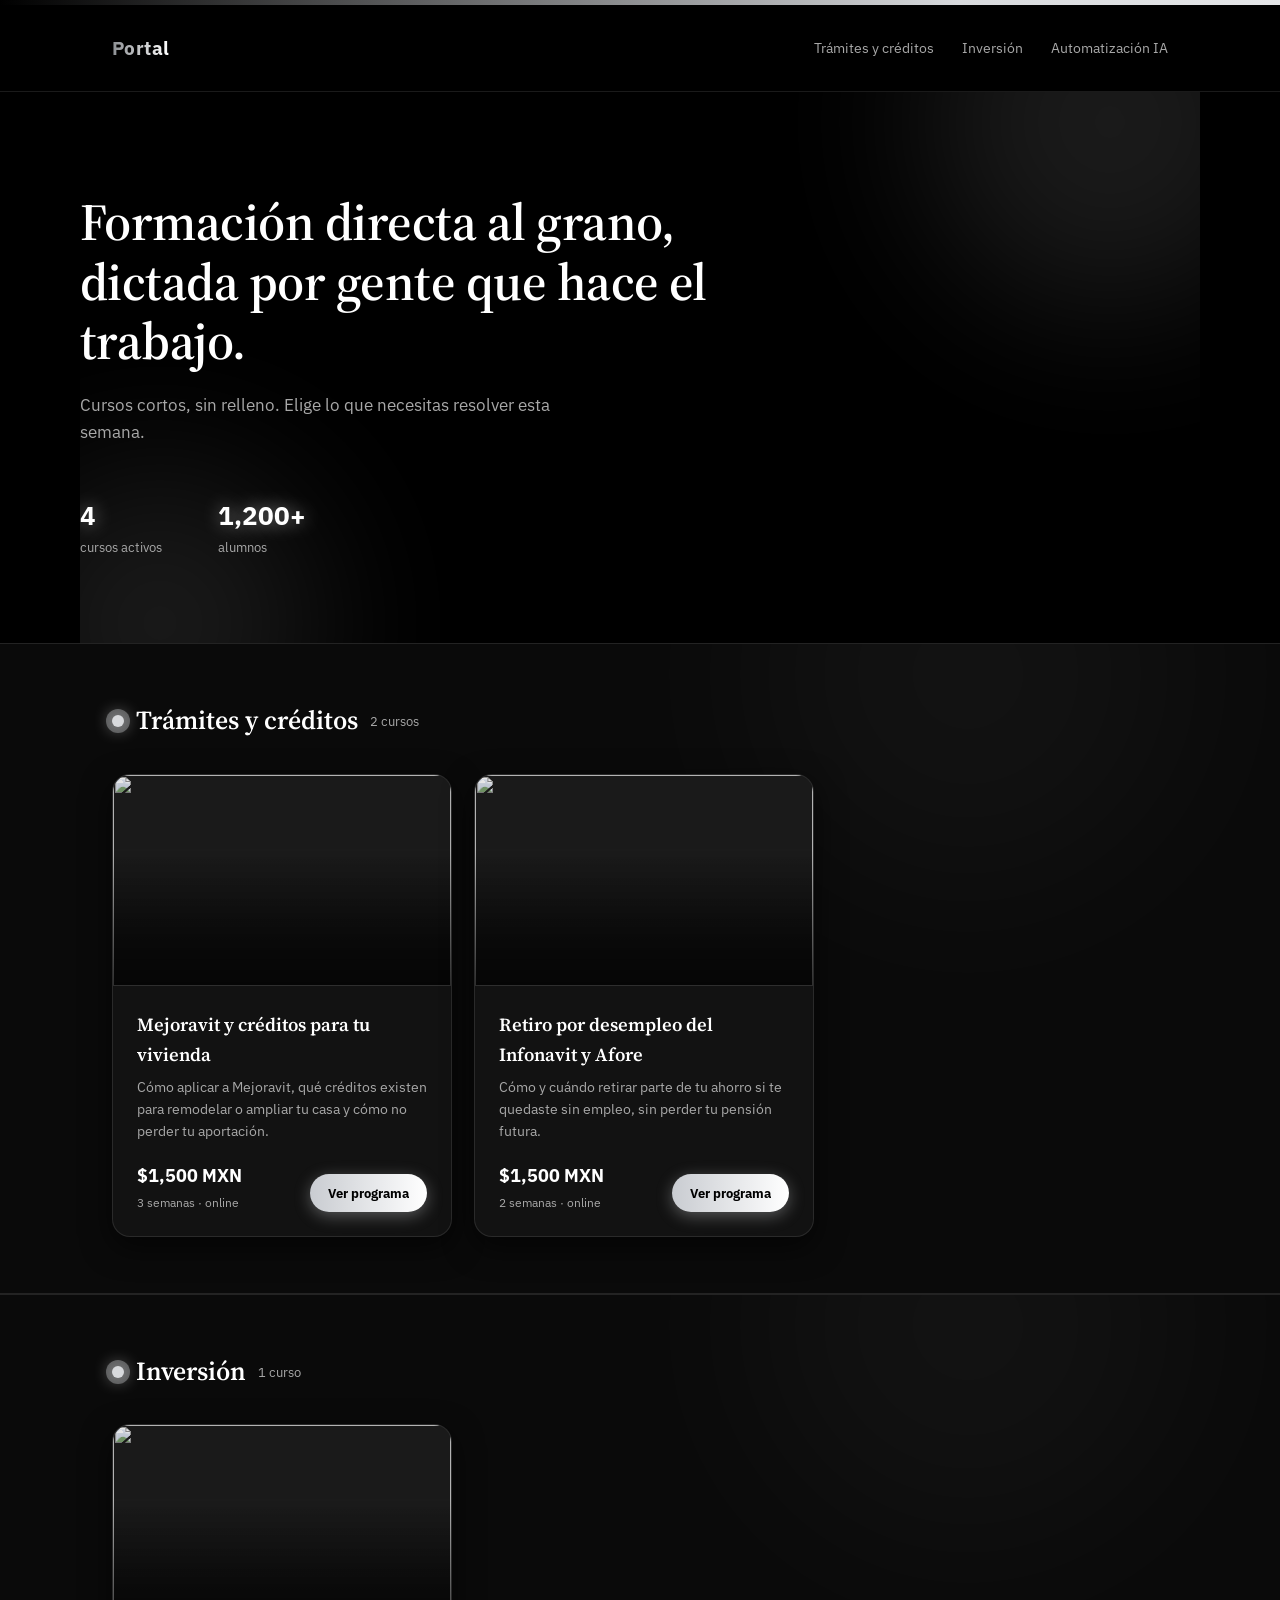
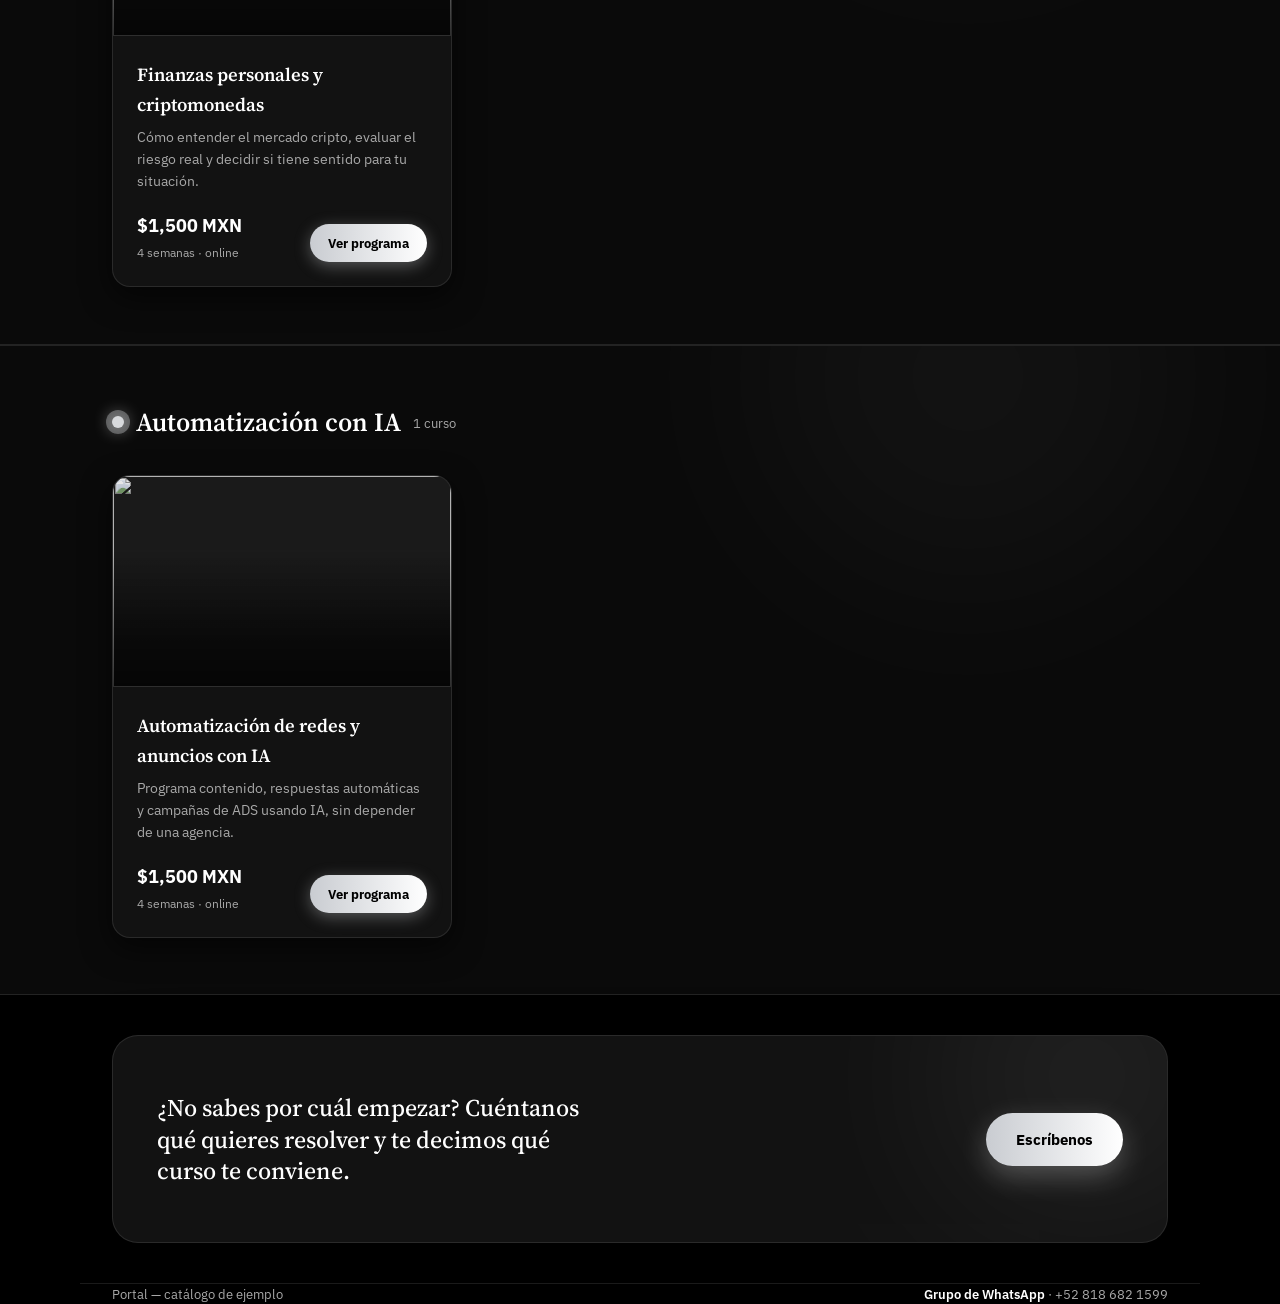
==== commit 694876bc: "otro mas para actualizar diseño" ====
--- a/index.html
+++ b/index.html
@@ -8,7 +8,7 @@
 <link href="https://fonts.googleapis.com/css2?family=Source+Serif+4:opsz,wght@8..60,400;8..60,500;8..60,600&family=IBM+Plex+Sans:wght@400;500&display=swap" rel="stylesheet">
 <link rel="stylesheet" href="style.css">
 </head>
-<body>
+<body style="--accent:#D8DADD;--accent-soft:rgba(216,218,221,0.08);--glow:rgba(216,218,221,0.35);">
 <div class="topbar"></div>
 
 <header>
@@ -31,92 +31,98 @@
   </div>
 </section>
 
-<section class="category wrap" id="tramites" style="--accent:#D8DADD;--accent-soft:rgba(216,218,221,0.08);--glow:rgba(216,218,221,0.35);">
-  <div class="cat-head">
-    <span class="cat-dot"></span>
-    <div class="cat-title">Trámites y créditos</div>
-    <div class="cat-count">2 cursos</div>
-  </div>
-  <div class="grid">
+<section class="category-band" id="tramites">
+  <div class="wrap">
+    <div class="cat-head">
+      <span class="cat-dot"></span>
+      <div class="cat-title">Trámites y créditos</div>
+      <div class="cat-count">2 cursos</div>
+    </div>
+    <div class="grid">
 
-    <a class="card-link" href="cursos/01-mejoravit-creditos.html">
-      <div class="card reveal">
-        <div class="card-img"><img src="https://picsum.photos/id/164/700/440" alt=""></div>
-        <div class="card-body">
-          <div class="card-title">Mejoravit y créditos para tu vivienda</div>
-          <p class="card-desc">Cómo aplicar a Mejoravit, qué créditos existen para remodelar o ampliar tu casa y cómo no perder tu aportación.</p>
-          <div class="card-foot">
-            <div><div class="price">$1,500 MXN</div><div class="duration">3 semanas · online</div></div>
-            <span class="btn">Ver programa</span>
+      <a class="card-link" href="cursos/01-mejoravit-creditos.html">
+        <div class="card reveal">
+          <div class="card-img"><img src="https://picsum.photos/id/164/700/440" alt=""></div>
+          <div class="card-body">
+            <div class="card-title">Mejoravit y créditos para tu vivienda</div>
+            <p class="card-desc">Cómo aplicar a Mejoravit, qué créditos existen para remodelar o ampliar tu casa y cómo no perder tu aportación.</p>
+            <div class="card-foot">
+              <div><div class="price">$1,500 MXN</div><div class="duration">3 semanas · online</div></div>
+              <span class="btn">Ver programa</span>
+            </div>
           </div>
         </div>
-      </div>
-    </a>
+      </a>
 
-    <a class="card-link" href="cursos/02-retiro-desempleo.html">
-      <div class="card reveal">
-        <div class="card-img"><img src="https://picsum.photos/id/1071/700/440" alt=""></div>
-        <div class="card-body">
-          <div class="card-title">Retiro por desempleo del Infonavit y Afore</div>
-          <p class="card-desc">Cómo y cuándo retirar parte de tu ahorro si te quedaste sin empleo, sin perder tu pensión futura.</p>
-          <div class="card-foot">
-            <div><div class="price">$1,500 MXN</div><div class="duration">2 semanas · online</div></div>
-            <span class="btn">Ver programa</span>
+      <a class="card-link" href="cursos/02-retiro-desempleo.html">
+        <div class="card reveal">
+          <div class="card-img"><img src="https://picsum.photos/id/1071/700/440" alt=""></div>
+          <div class="card-body">
+            <div class="card-title">Retiro por desempleo del Infonavit y Afore</div>
+            <p class="card-desc">Cómo y cuándo retirar parte de tu ahorro si te quedaste sin empleo, sin perder tu pensión futura.</p>
+            <div class="card-foot">
+              <div><div class="price">$1,500 MXN</div><div class="duration">2 semanas · online</div></div>
+              <span class="btn">Ver programa</span>
+            </div>
           </div>
         </div>
-      </div>
-    </a>
+      </a>
 
+    </div>
   </div>
 </section>
 
-<section class="category wrap" id="inversion" style="--accent:#D8DADD;--accent-soft:rgba(216,218,221,0.08);--glow:rgba(216,218,221,0.35);">
-  <div class="cat-head">
-    <span class="cat-dot"></span>
-    <div class="cat-title">Inversión</div>
-    <div class="cat-count">1 curso</div>
-  </div>
-  <div class="grid">
+<section class="category-band" id="inversion">
+  <div class="wrap">
+    <div class="cat-head">
+      <span class="cat-dot"></span>
+      <div class="cat-title">Inversión</div>
+      <div class="cat-count">1 curso</div>
+    </div>
+    <div class="grid">
 
-    <a class="card-link" href="cursos/03-finanzas-criptomonedas.html">
-      <div class="card reveal">
-        <div class="card-img"><img src="https://picsum.photos/id/48/700/440" alt=""></div>
-        <div class="card-body">
-          <div class="card-title">Finanzas personales y criptomonedas</div>
-          <p class="card-desc">Cómo entender el mercado cripto, evaluar el riesgo real y decidir si tiene sentido para tu situación.</p>
-          <div class="card-foot">
-            <div><div class="price">$1,500 MXN</div><div class="duration">4 semanas · online</div></div>
-            <span class="btn">Ver programa</span>
+      <a class="card-link" href="cursos/03-finanzas-criptomonedas.html">
+        <div class="card reveal">
+          <div class="card-img"><img src="https://picsum.photos/id/48/700/440" alt=""></div>
+          <div class="card-body">
+            <div class="card-title">Finanzas personales y criptomonedas</div>
+            <p class="card-desc">Cómo entender el mercado cripto, evaluar el riesgo real y decidir si tiene sentido para tu situación.</p>
+            <div class="card-foot">
+              <div><div class="price">$1,500 MXN</div><div class="duration">4 semanas · online</div></div>
+              <span class="btn">Ver programa</span>
+            </div>
           </div>
         </div>
-      </div>
-    </a>
+      </a>
 
+    </div>
   </div>
 </section>
 
-<section class="category wrap" id="automatizacion" style="--accent:#D8DADD;--accent-soft:rgba(216,218,221,0.08);--glow:rgba(216,218,221,0.35);">
-  <div class="cat-head">
-    <span class="cat-dot"></span>
-    <div class="cat-title">Automatización con IA</div>
-    <div class="cat-count">1 curso</div>
-  </div>
-  <div class="grid">
+<section class="category-band" id="automatizacion">
+  <div class="wrap">
+    <div class="cat-head">
+      <span class="cat-dot"></span>
+      <div class="cat-title">Automatización con IA</div>
+      <div class="cat-count">1 curso</div>
+    </div>
+    <div class="grid">
 
-    <a class="card-link" href="cursos/04-automatizacion-redes-ads-ia.html">
-      <div class="card reveal">
-        <div class="card-img"><img src="https://picsum.photos/id/0/700/440" alt=""></div>
-        <div class="card-body">
-          <div class="card-title">Automatización de redes y anuncios con IA</div>
-          <p class="card-desc">Programa contenido, respuestas automáticas y campañas de ADS usando IA, sin depender de una agencia.</p>
-          <div class="card-foot">
-            <div><div class="price">$1,500 MXN</div><div class="duration">4 semanas · online</div></div>
-            <span class="btn">Ver programa</span>
+      <a class="card-link" href="cursos/04-automatizacion-redes-ads-ia.html">
+        <div class="card reveal">
+          <div class="card-img"><img src="https://picsum.photos/id/0/700/440" alt=""></div>
+          <div class="card-body">
+            <div class="card-title">Automatización de redes y anuncios con IA</div>
+            <p class="card-desc">Programa contenido, respuestas automáticas y campañas de ADS usando IA, sin depender de una agencia.</p>
+            <div class="card-foot">
+              <div><div class="price">$1,500 MXN</div><div class="duration">4 semanas · online</div></div>
+              <span class="btn">Ver programa</span>
+            </div>
           </div>
         </div>
-      </div>
-    </a>
+      </a>
 
+    </div>
   </div>
 </section>
 
--- a/style.css
+++ b/style.css
@@ -23,7 +23,7 @@
 }
 a{color:inherit;}
 img{display:block;width:100%;height:100%;object-fit:cover;}
-.wrap{max-width:980px;margin:0 auto;padding:0 32px;position:relative;}
+.wrap{max-width:1120px;margin:0 auto;padding:0 32px;position:relative;}
 
 .topbar{height:5px;background:linear-gradient(90deg,#000,#D8DADD,#fff,#D8DADD,#000);background-size:300% 100%;animation:flow 5s linear infinite;}
 @keyframes flow{0%{background-position:0% 0;}100%{background-position:300% 0;}}
@@ -73,11 +73,18 @@
 @keyframes glow-pulse{0%,100%{text-shadow:0 0 6px rgba(255,255,255,0.25);}50%{text-shadow:0 0 22px rgba(255,255,255,0.7);}}
 
 /* ---- categorías ---- */
-.category{
-  padding:46px 34px;margin:30px 0;border-radius:var(--radius-lg);
+/* ---- categorías: franja de ancho completo ---- */
+.category-band{
+  width:100%;padding:56px 0;
   background:var(--panel);
-  border:1px solid var(--line);
+  border-top:1px solid var(--line);
+  border-bottom:1px solid var(--line);
   position:relative;overflow:hidden;
+}
+.category-band::before{
+  content:"";position:absolute;width:420px;height:420px;border-radius:50%;
+  background:#fff;opacity:0.03;filter:blur(90px);top:-180px;right:8%;
+  animation:drift 9s ease-in-out infinite alternate;
 }
 .cat-head{margin-bottom:32px;display:flex;align-items:center;gap:12px;}
 .cat-dot{width:12px;height:12px;border-radius:50%;background:var(--accent);flex:none;box-shadow:0 0 0 6px var(--glow), 0 0 18px #fff;animation:pulse 1.4s ease-in-out infinite;}
@@ -85,7 +92,7 @@
 .cat-title{font-family:'Source Serif 4',serif;font-weight:600;font-size:26px;color:#fff;}
 .cat-count{font-size:13px;color:var(--ink-soft);margin-top:4px;}
 
-.grid{display:grid;grid-template-columns:repeat(2,1fr);gap:22px;}
+.grid{display:grid;grid-template-columns:repeat(auto-fill, minmax(280px, 340px));gap:22px;justify-content:start;}
 .card{
   background:var(--bg-2);
   border:1px solid var(--line);
@@ -95,11 +102,14 @@
   overflow:hidden;
   transition:transform .3s cubic-bezier(.2,.8,.2,1), box-shadow .3s ease, border-color .3s ease;
   animation:card-in .6s ease both;
+  will-change:transform;
 }
 .grid .card:nth-child(1){animation-delay:.05s;}
-.grid .card:nth-child(2){animation-delay:.2s;}
-@keyframes card-in{from{opacity:0;transform:translateY(24px);}to{opacity:1;transform:translateY(0);}}
-.card:hover{transform:translateY(-10px) scale(1.02);box-shadow:0 26px 54px rgba(0,0,0,0.7), 0 0 0 1px var(--glow), 0 0 46px var(--glow);border-color:#fff;}
+.grid .card:nth-child(2){animation-delay:.18s;}
+.grid .card:nth-child(3){animation-delay:.30s;}
+.grid .card:nth-child(4){animation-delay:.42s;}
+@keyframes card-in{from{opacity:0;transform:translateY(28px) scale(0.97);}to{opacity:1;transform:translateY(0) scale(1);}}
+.card:hover{transform:perspective(800px) rotateX(2deg) translateY(-10px) scale(1.02);box-shadow:0 26px 54px rgba(0,0,0,0.7), 0 0 0 1px var(--glow), 0 0 46px var(--glow);border-color:#fff;}
 .card-img{aspect-ratio:16/10;background:var(--panel);overflow:hidden;position:relative;filter:grayscale(60%) contrast(1.1) brightness(0.9);}
 .card-img::after{content:"";position:absolute;inset:0;background:linear-gradient(180deg,transparent 35%, rgba(0,0,0,0.7) 100%);}
 .card-img img{transition:transform .6s ease, filter .4s ease;}
@@ -209,7 +219,6 @@
 .instructor{margin-top:24px;padding-top:24px;border-top:1px solid var(--line);}
 .instructor-label{font-size:12px;color:var(--ink-soft);margin-bottom:10px;}
 .instructor-row{display:flex;gap:12px;align-items:center;}
-.instructor-photo{width:50px;height:50px;border-radius:50%;overflow:hidden;flex:none;border:3px solid var(--accent);box-shadow:0 0 16px var(--glow);filter:grayscale(40%);}
 .instructor-name{font-size:14px;font-weight:600;color:#fff;}
 .instructor-role{font-size:12.5px;color:var(--ink-soft);}
 
@@ -231,7 +240,7 @@
   .grid{grid-template-columns:1fr;}
   nav{gap:18px;font-size:13px;}
   .cta{flex-direction:column;align-items:flex-start;padding:38px 26px;}
-  .category{padding:34px 20px;}
+  .category-band{padding:34px 0;}
 }
 @media (max-width:420px){
   .wrap{padding:0 20px;}
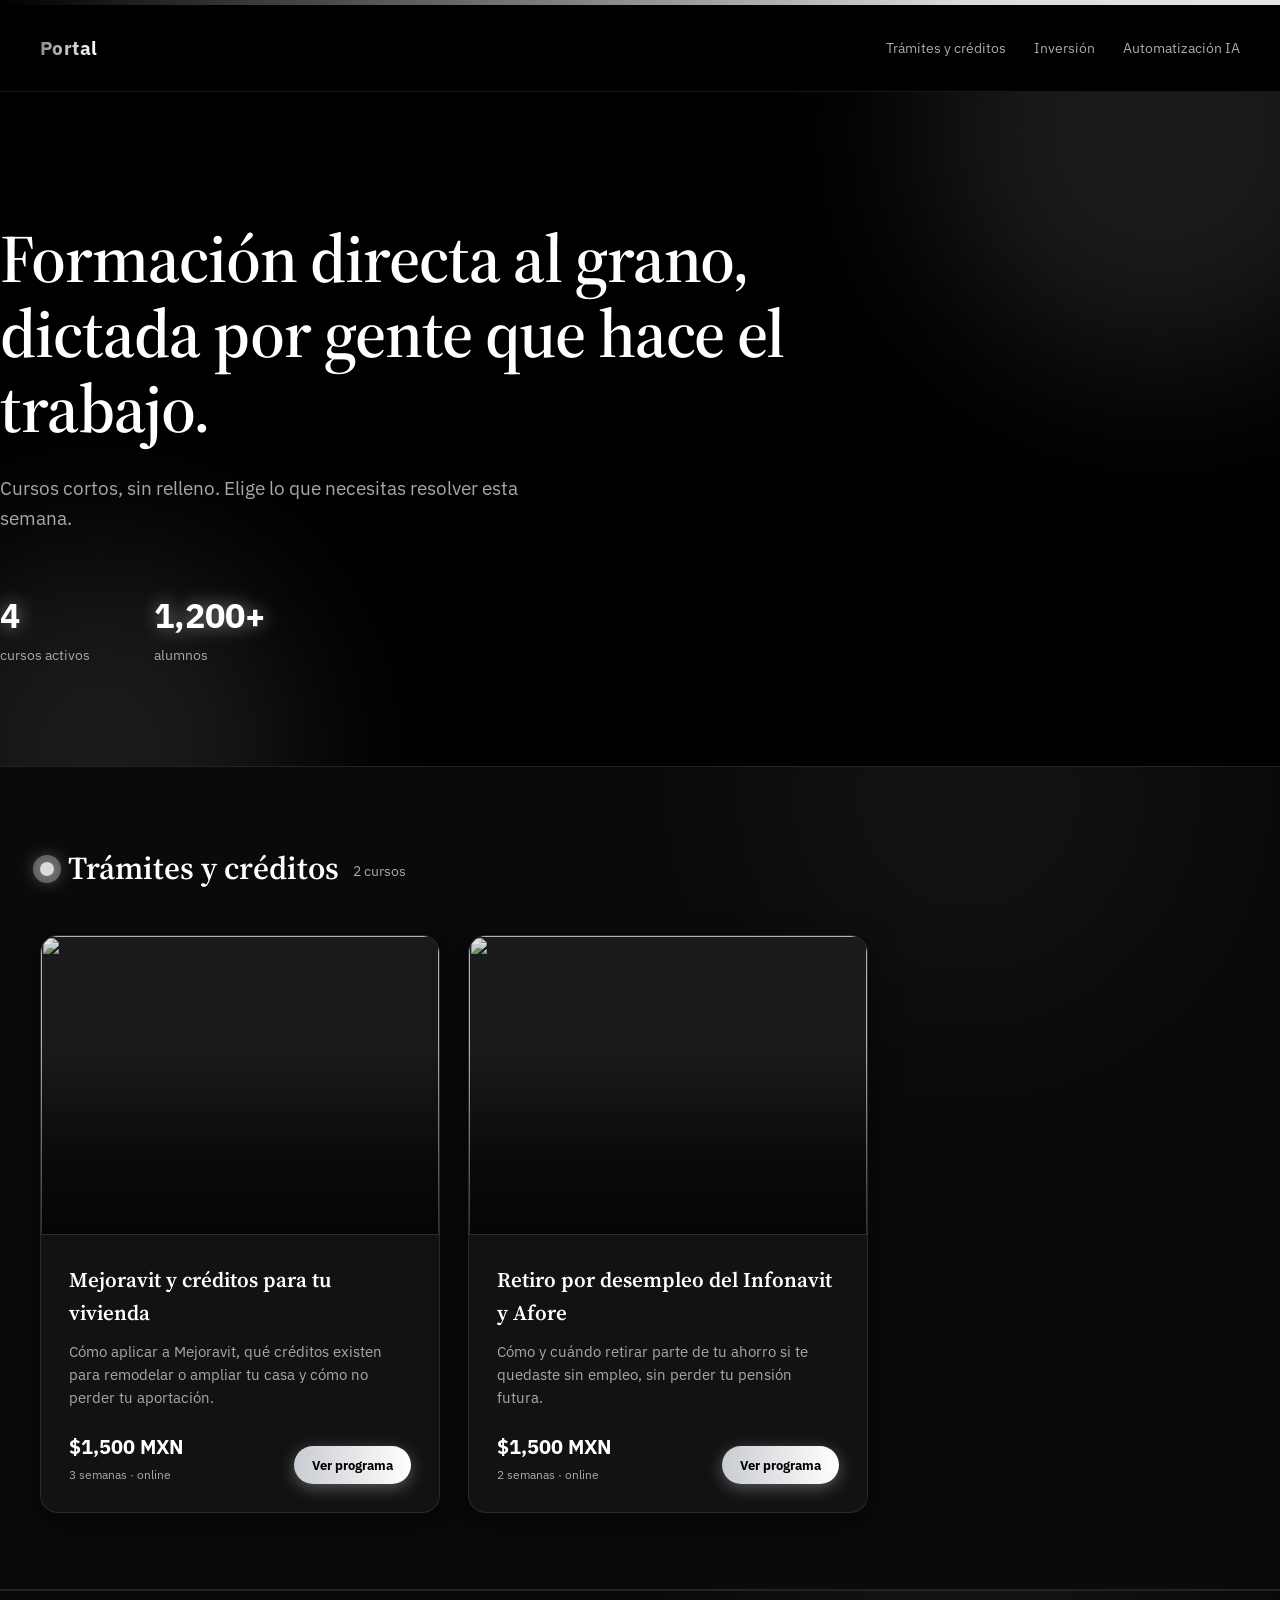
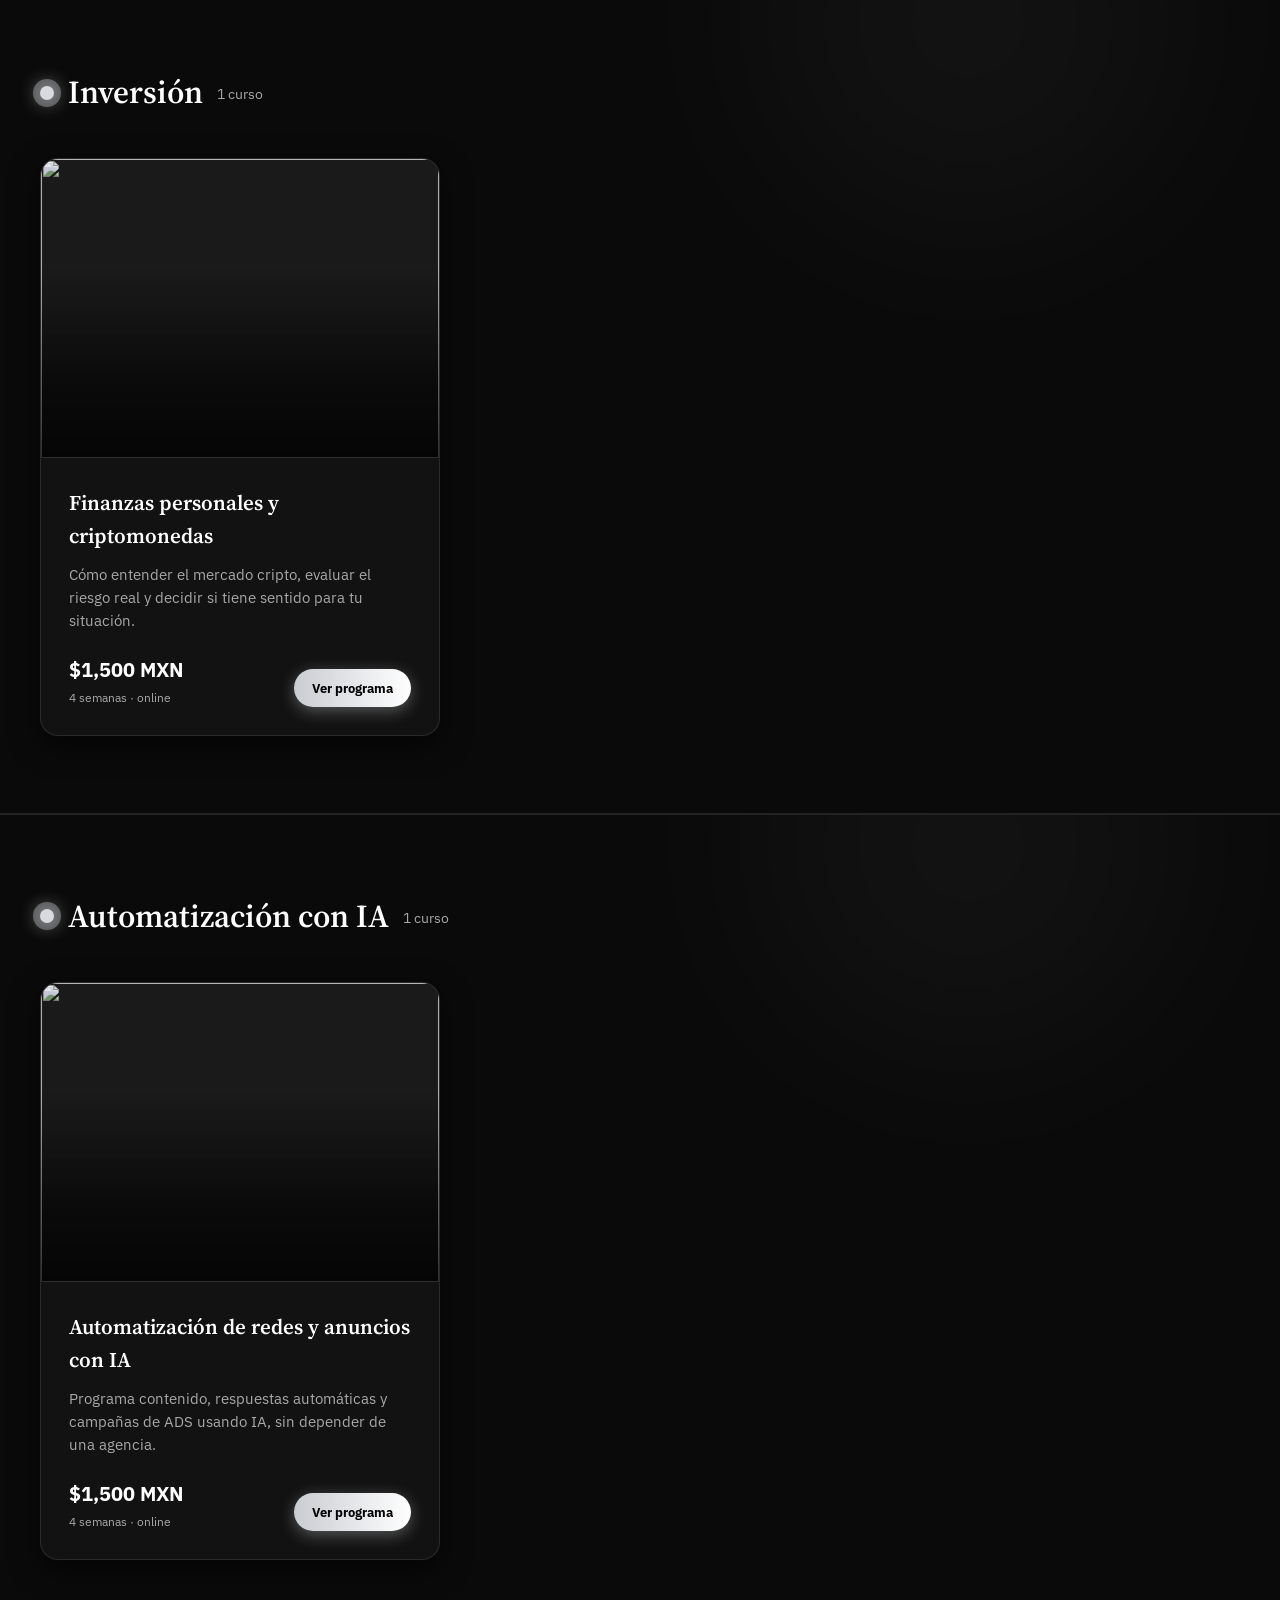
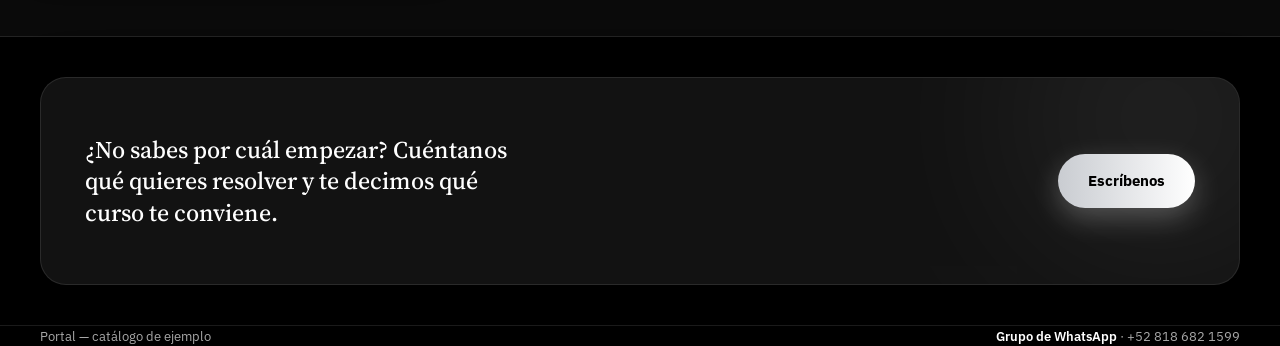
==== commit c3c4f241: "siguiente arreglo cosmetico" ====
--- a/index.html
+++ b/index.html
@@ -23,9 +23,9 @@
 </header>
 
 <section class="hero wrap">
-  <h1>Formación directa al grano, dictada por gente que hace el trabajo.</h1>
-  <p class="hero-sub">Cursos cortos, sin relleno. Elige lo que necesitas resolver esta semana.</p>
-  <div class="hero-meta">
+  <h1 class="reveal">Formación directa al grano, dictada por gente que hace el trabajo.</h1>
+  <p class="hero-sub reveal reveal-delay-1">Cursos cortos, sin relleno. Elige lo que necesitas resolver esta semana.</p>
+  <div class="hero-meta reveal reveal-delay-2">
     <div><strong>4</strong>cursos activos</div>
     <div><strong>1,200+</strong>alumnos</div>
   </div>
@@ -33,7 +33,7 @@
 
 <section class="category-band" id="tramites">
   <div class="wrap">
-    <div class="cat-head">
+    <div class="cat-head reveal">
       <span class="cat-dot"></span>
       <div class="cat-title">Trámites y créditos</div>
       <div class="cat-count">2 cursos</div>
@@ -74,7 +74,7 @@
 
 <section class="category-band" id="inversion">
   <div class="wrap">
-    <div class="cat-head">
+    <div class="cat-head reveal">
       <span class="cat-dot"></span>
       <div class="cat-title">Inversión</div>
       <div class="cat-count">1 curso</div>
@@ -101,7 +101,7 @@
 
 <section class="category-band" id="automatizacion">
   <div class="wrap">
-    <div class="cat-head">
+    <div class="cat-head reveal">
       <span class="cat-dot"></span>
       <div class="cat-title">Automatización con IA</div>
       <div class="cat-count">1 curso</div>
--- a/style.css
+++ b/style.css
@@ -23,7 +23,7 @@
 }
 a{color:inherit;}
 img{display:block;width:100%;height:100%;object-fit:cover;}
-.wrap{max-width:1120px;margin:0 auto;padding:0 32px;position:relative;}
+.wrap{max-width:1320px;margin:0 auto;padding:0 40px;position:relative;}
 
 .topbar{height:5px;background:linear-gradient(90deg,#000,#D8DADD,#fff,#D8DADD,#000);background-size:300% 100%;animation:flow 5s linear infinite;}
 @keyframes flow{0%{background-position:0% 0;}100%{background-position:300% 0;}}
@@ -43,30 +43,30 @@
 nav a:hover{color:#fff;}
 
 /* ---- hero ---- */
-.hero{padding:100px 0 84px;position:relative;overflow:hidden;}
+.hero{padding:130px 0 100px;position:relative;overflow:hidden;}
 .hero::before, .hero::after{
   content:"";position:absolute;border-radius:50%;filter:blur(80px);opacity:0.10;z-index:0;
   background:#fff;
   animation:drift 6s ease-in-out infinite alternate;
 }
-.hero::before{width:380px;height:380px;top:-160px;right:-100px;}
-.hero::after{width:320px;height:320px;bottom:-140px;left:-80px;animation-delay:1s;animation-duration:7s;}
+.hero::before{width:480px;height:480px;top:-200px;right:-120px;}
+.hero::after{width:400px;height:400px;bottom:-180px;left:-100px;animation-delay:1s;animation-duration:7s;}
 @keyframes drift{from{transform:translate(0,0) scale(1);}to{transform:translate(30px,-26px) scale(1.15);}}
 .hero > *{position:relative;z-index:1;}
 h1{
   font-family:'Source Serif 4',serif;
   font-weight:600;
-  font-size:clamp(34px,5vw,52px);
-  line-height:1.14;
-  max-width:680px;
-  letter-spacing:-0.01em;
+  font-size:clamp(40px,6vw,68px);
+  line-height:1.1;
+  max-width:820px;
+  letter-spacing:-0.015em;
   color:#fff;
 }
-.hero-sub{margin-top:22px;max-width:490px;font-size:17px;color:var(--ink-soft);}
-.hero-meta{margin-top:48px;display:flex;gap:56px;flex-wrap:wrap;}
-.hero-meta div{font-size:13px;color:var(--ink-soft);}
+.hero-sub{margin-top:26px;max-width:560px;font-size:19px;color:var(--ink-soft);}
+.hero-meta{margin-top:54px;display:flex;gap:64px;flex-wrap:wrap;}
+.hero-meta div{font-size:14px;color:var(--ink-soft);}
 .hero-meta strong{
-  display:block;font-size:26px;font-weight:700;margin-bottom:2px;color:#fff;
+  display:block;font-size:34px;font-weight:700;margin-bottom:2px;color:#fff;
   text-shadow:0 0 18px rgba(255,255,255,0.5);
   animation:glow-pulse 2s ease-in-out infinite;
 }
@@ -75,7 +75,7 @@
 /* ---- categorías ---- */
 /* ---- categorías: franja de ancho completo ---- */
 .category-band{
-  width:100%;padding:56px 0;
+  width:100%;padding:76px 0;
   background:var(--panel);
   border-top:1px solid var(--line);
   border-bottom:1px solid var(--line);
@@ -86,13 +86,13 @@
   background:#fff;opacity:0.03;filter:blur(90px);top:-180px;right:8%;
   animation:drift 9s ease-in-out infinite alternate;
 }
-.cat-head{margin-bottom:32px;display:flex;align-items:center;gap:12px;}
-.cat-dot{width:12px;height:12px;border-radius:50%;background:var(--accent);flex:none;box-shadow:0 0 0 6px var(--glow), 0 0 18px #fff;animation:pulse 1.4s ease-in-out infinite;}
+.cat-head{margin-bottom:40px;display:flex;align-items:center;gap:14px;}
+.cat-dot{width:14px;height:14px;border-radius:50%;background:var(--accent);flex:none;box-shadow:0 0 0 7px var(--glow), 0 0 20px #fff;animation:pulse 1.4s ease-in-out infinite;}
 @keyframes pulse{0%,100%{opacity:1;transform:scale(1);}50%{opacity:0.5;transform:scale(1.3);}}
-.cat-title{font-family:'Source Serif 4',serif;font-weight:600;font-size:26px;color:#fff;}
-.cat-count{font-size:13px;color:var(--ink-soft);margin-top:4px;}
-
-.grid{display:grid;grid-template-columns:repeat(auto-fill, minmax(280px, 340px));gap:22px;justify-content:start;}
+.cat-title{font-family:'Source Serif 4',serif;font-weight:600;font-size:32px;color:#fff;}
+.cat-count{font-size:14px;color:var(--ink-soft);margin-top:4px;}
+
+.grid{display:grid;grid-template-columns:repeat(auto-fill, minmax(320px, 400px));gap:28px;justify-content:start;}
 .card{
   background:var(--bg-2);
   border:1px solid var(--line);
@@ -110,15 +110,15 @@
 .grid .card:nth-child(4){animation-delay:.42s;}
 @keyframes card-in{from{opacity:0;transform:translateY(28px) scale(0.97);}to{opacity:1;transform:translateY(0) scale(1);}}
 .card:hover{transform:perspective(800px) rotateX(2deg) translateY(-10px) scale(1.02);box-shadow:0 26px 54px rgba(0,0,0,0.7), 0 0 0 1px var(--glow), 0 0 46px var(--glow);border-color:#fff;}
-.card-img{aspect-ratio:16/10;background:var(--panel);overflow:hidden;position:relative;filter:grayscale(60%) contrast(1.1) brightness(0.9);}
+.card-img{aspect-ratio:4/3;background:var(--panel);overflow:hidden;position:relative;filter:grayscale(60%) contrast(1.1) brightness(0.9);}
 .card-img::after{content:"";position:absolute;inset:0;background:linear-gradient(180deg,transparent 35%, rgba(0,0,0,0.7) 100%);}
 .card-img img{transition:transform .6s ease, filter .4s ease;}
 .card:hover .card-img img{transform:scale(1.14) rotate(0.3deg);filter:grayscale(20%);}
-.card-body{padding:24px;flex:1;display:flex;flex-direction:column;}
-.card-title{font-family:'Source Serif 4',serif;font-size:18.5px;font-weight:600;margin-bottom:8px;color:#fff;}
-.card-desc{font-size:13.5px;color:var(--ink-soft);flex:1;margin-bottom:20px;}
+.card-body{padding:28px;flex:1;display:flex;flex-direction:column;}
+.card-title{font-family:'Source Serif 4',serif;font-size:21px;font-weight:600;margin-bottom:10px;color:#fff;}
+.card-desc{font-size:14.5px;color:var(--ink-soft);flex:1;margin-bottom:22px;}
 .card-foot{display:flex;justify-content:space-between;align-items:flex-end;}
-.price{font-size:18px;font-weight:700;color:#fff;}
+.price{font-size:20px;font-weight:700;color:#fff;}
 .duration{font-size:12px;color:var(--ink-soft);margin-top:2px;}
 .btn{
   font-size:12.5px;font-weight:700;color:#000;text-decoration:none;
@@ -223,8 +223,11 @@
 .instructor-role{font-size:12.5px;color:var(--ink-soft);}
 
 /* ---- animaciones de entrada ---- */
-.reveal{opacity:0;transform:translateY(26px) scale(0.985);transition:opacity .6s cubic-bezier(.2,.8,.2,1), transform .6s cubic-bezier(.2,.8,.2,1);}
+.reveal{opacity:0;transform:translateY(46px) scale(0.96);transition:opacity .9s cubic-bezier(.16,1,.3,1), transform .9s cubic-bezier(.16,1,.3,1);}
 .reveal.is-visible{opacity:1;transform:translateY(0) scale(1);}
+.reveal-delay-1.is-visible{transition-delay:.12s;}
+.reveal-delay-2.is-visible{transition-delay:.24s;}
+.reveal-delay-3.is-visible{transition-delay:.36s;}
 
 /* ---- deterrente parcial de copia (no bloquea capturas de pantalla) ---- */
 body{-webkit-user-select:none;-moz-user-select:none;user-select:none;-webkit-touch-callout:none;}
